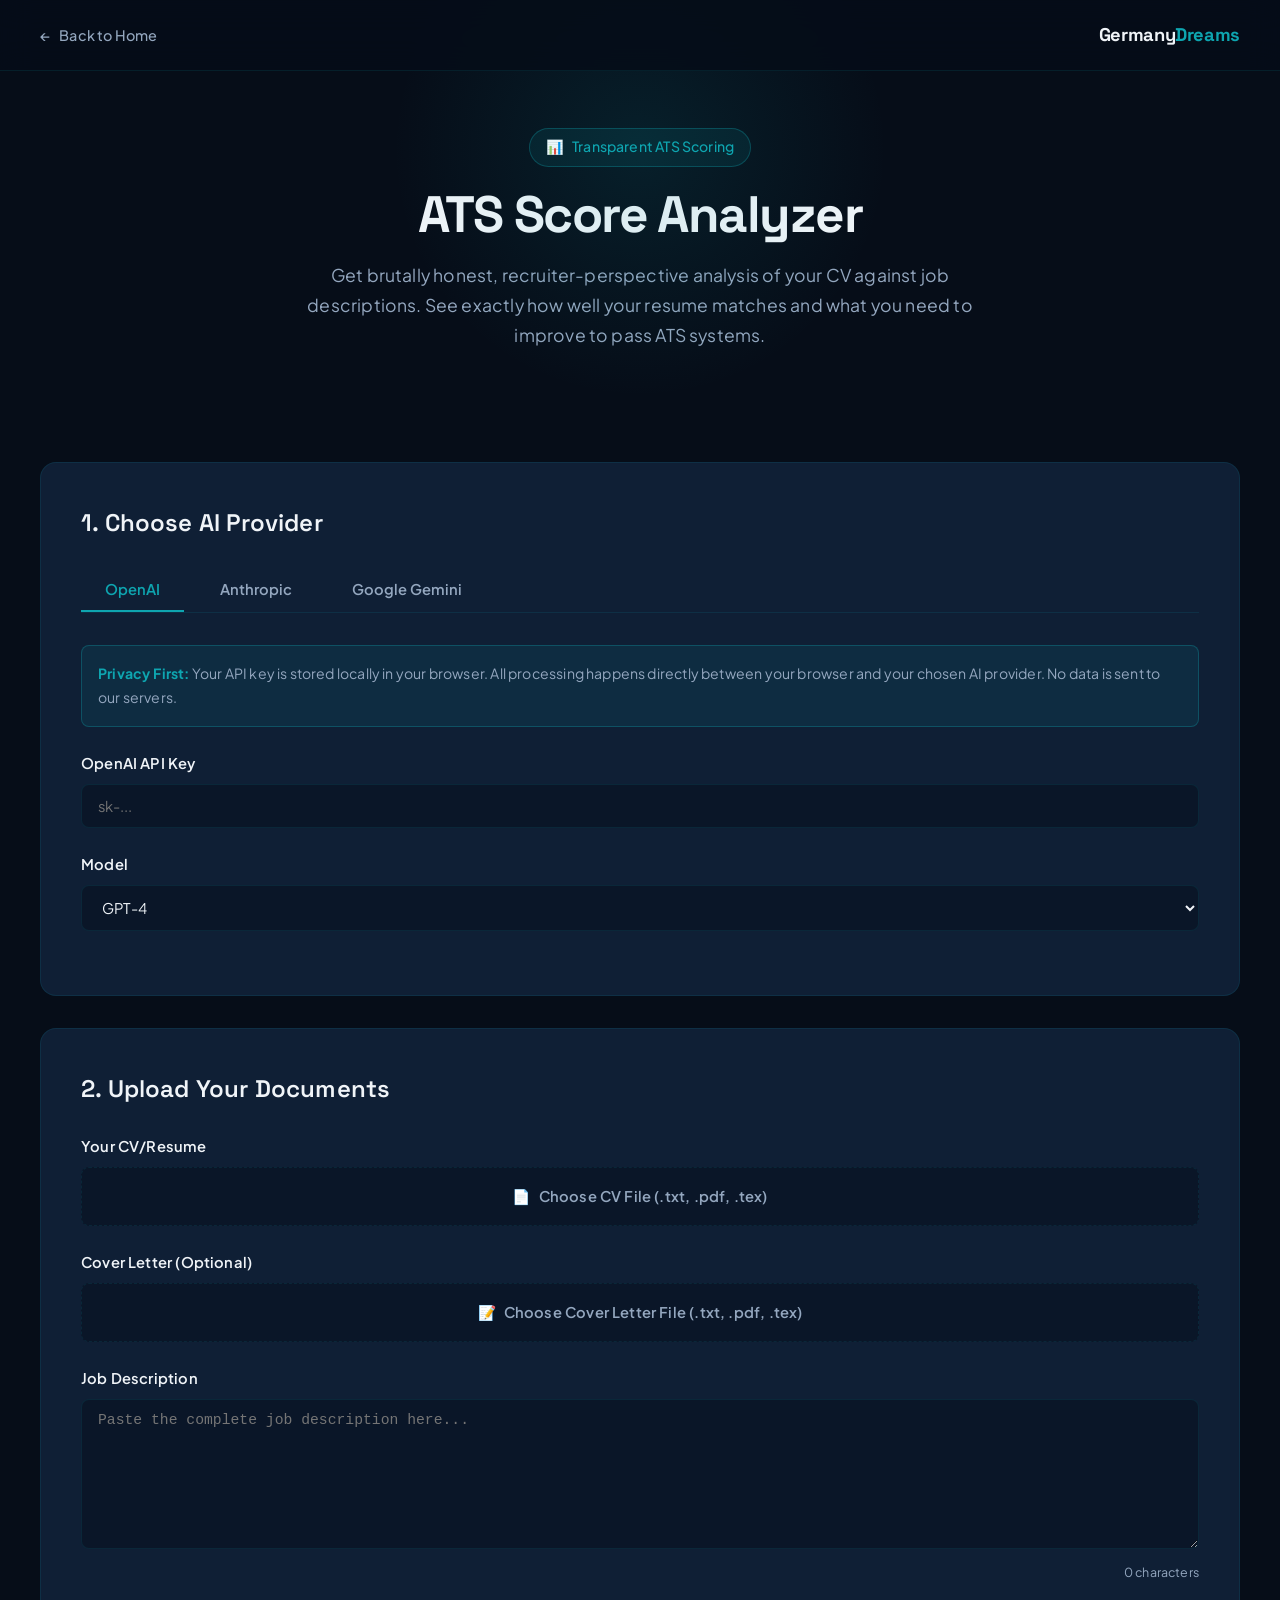
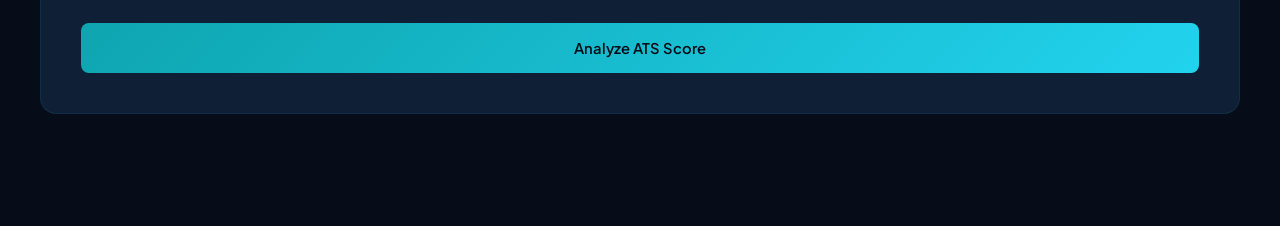
==== atsanalyzer.html @ 0b9c1c18 "Updated CV Options" ====
<!DOCTYPE html>
<html lang="en">
<head>
  <meta charset="UTF-8" />
  <meta name="viewport" content="width=device-width, initial-scale=1.0"/>
  <title>ATS Analyzer | GermanyDreams</title>
  <link rel="preconnect" href="https://fonts.googleapis.com">
  <link href="https://fonts.googleapis.com/css2?family=Plus+Jakarta+Sans:ital,wght@0,400;0,500;0,600;0,700;1,400&family=Space+Grotesk:wght@400;500;600;700&display=swap" rel="stylesheet">
  <style>
    :root {
      --bg: #060d18;
      --bg2: #0a1628;
      --card: #0f1f35;
      --card2: #152540;
      --accent: #0ea5b0;
      --accent2: #22d3ee;
      --gold: #f59e0b;
      --text: #f0f4f8;
      --muted: #94a7bf;
      --border: rgba(14,165,176,0.12);
      --success: #22c55e;
      --warn: #f59e0b;
      --danger: #ef4444;
    }

    *, *::before, *::after { box-sizing: border-box; margin: 0; padding: 0; }
    html { scroll-behavior: smooth; }

    body {
      font-family: 'Plus Jakarta Sans', sans-serif;
      background: var(--bg);
      color: var(--text);
      min-height: 100vh;
      overflow-x: hidden;
      font-size: 18px;
      line-height: 1.7;
      letter-spacing: 0.01em;
    }

    /* NAV */
    nav {
      position: fixed;
      top: 0; left: 0; right: 0;
      z-index: 100;
      padding: 1.2rem 2.5rem;
      display: flex;
      justify-content: space-between;
      align-items: center;
      background: rgba(6,13,24,0.88);
      backdrop-filter: blur(16px);
      border-bottom: 1px solid var(--border);
    }
    .nav-logo {
      font-family: 'Space Grotesk', sans-serif;
      font-weight: 700;
      font-size: 1.15rem;
      color: var(--text);
      text-decoration: none;
      letter-spacing: -0.02em;
    }
    .nav-logo span { color: var(--accent); }
    .nav-back {
      display: inline-flex;
      align-items: center;
      gap: 0.5rem;
      color: var(--muted);
      text-decoration: none;
      font-size: 0.9rem;
      font-weight: 500;
      transition: color 0.2s;
    }
    .nav-back:hover { color: var(--text); }

    /* HERO BANNER */
    .page-hero {
      padding: 8rem 2.5rem 3rem;
      text-align: center;
      position: relative;
      overflow: hidden;
    }
    .page-hero::before {
      content: '';
      position: absolute;
      width: 500px; height: 500px;
      background: radial-gradient(circle, rgba(14,165,176,0.12) 0%, transparent 70%);
      top: -100px; left: 50%; transform: translateX(-50%);
      border-radius: 50%;
      pointer-events: none;
    }
    .page-badge {
      display: inline-flex;
      align-items: center;
      gap: 0.5rem;
      background: rgba(14,165,176,0.1);
      border: 1px solid rgba(14,165,176,0.3);
      padding: 0.4rem 1rem;
      border-radius: 999px;
      font-size: 0.88rem;
      color: var(--accent);
      font-weight: 500;
      margin-bottom: 1.2rem;
    }
    .page-hero h1 {
      font-family: 'Space Grotesk', sans-serif;
      font-size: clamp(2.2rem, 4vw, 3.2rem);
      font-weight: 700;
      line-height: 1.15;
      letter-spacing: -0.03em;
      margin-bottom: 1rem;
    }
    .page-hero p {
      color: var(--muted);
      font-size: 1.1rem;
      max-width: 720px;
      margin: 0 auto 2rem;
      line-height: 1.7;
    }

    /* MAIN CONTENT */
    main {
      padding: 2rem 2.5rem 5rem;
      max-width: 1400px;
      margin: 0 auto;
    }

    .tool-container {
      background: var(--card);
      border: 1px solid var(--border);
      border-radius: 16px;
      padding: 2.5rem;
      margin-bottom: 2rem;
    }

    .section-title {
      font-family: 'Space Grotesk', sans-serif;
      font-size: 1.5rem;
      font-weight: 600;
      margin-bottom: 1.5rem;
      color: var(--text);
    }

    /* TABS */
    .provider-tabs {
      display: flex;
      gap: 0.75rem;
      margin-bottom: 2rem;
      border-bottom: 1px solid var(--border);
      padding-bottom: 0;
    }

    .tab-btn {
      background: transparent;
      border: none;
      color: var(--muted);
      font-family: 'Plus Jakarta Sans', sans-serif;
      font-size: 0.92rem;
      font-weight: 600;
      padding: 0.75rem 1.5rem;
      cursor: pointer;
      position: relative;
      transition: color 0.2s;
      border-bottom: 2px solid transparent;
    }

    .tab-btn.active {
      color: var(--accent);
      border-bottom-color: var(--accent);
    }

    .tab-btn:hover {
      color: var(--text);
    }

    /* FORM ELEMENTS */
    .form-group {
      margin-bottom: 1.5rem;
    }

    label {
      display: block;
      font-weight: 600;
      font-size: 0.92rem;
      margin-bottom: 0.5rem;
      color: var(--text);
    }

    input[type="text"],
    input[type="password"],
    select,
    textarea {
      width: 100%;
      background: var(--bg2);
      border: 1px solid var(--border);
      border-radius: 8px;
      padding: 0.75rem 1rem;
      color: var(--text);
      font-family: 'Plus Jakarta Sans', sans-serif;
      font-size: 0.92rem;
      transition: border-color 0.2s;
    }

    input:focus,
    select:focus,
    textarea:focus {
      outline: none;
      border-color: var(--accent);
    }

    textarea {
      min-height: 150px;
      resize: vertical;
      font-family: monospace;
    }

    .char-count {
      font-size: 0.78rem;
      color: var(--muted);
      margin-top: 0.25rem;
      text-align: right;
    }

    .file-upload {
      position: relative;
      display: block;
    }

    .file-upload-btn {
      display: inline-flex;
      align-items: center;
      gap: 0.5rem;
      background: var(--bg2);
      border: 1px dashed var(--border);
      border-radius: 8px;
      padding: 1rem 1.5rem;
      color: var(--muted);
      cursor: pointer;
      transition: all 0.2s;
      font-size: 0.92rem;
      width: 100%;
      justify-content: center;
    }

    .file-upload-btn:hover {
      border-color: var(--accent);
      color: var(--accent);
    }

    .file-upload-btn.loaded {
      border-color: var(--success);
      border-style: solid;
      color: var(--success);
      background: rgba(34, 197, 94, 0.1);
    }

    input[type="file"] {
      display: none;
    }

    .file-name {
      display: block;
      margin-top: 0.5rem;
      font-size: 0.88rem;
      color: var(--muted);
    }

    .clear-file {
      background: none;
      border: none;
      color: var(--muted);
      cursor: pointer;
      font-size: 0.78rem;
      padding: 0.25rem 0.5rem;
      margin-left: 0.5rem;
      transition: color 0.2s;
    }

    .clear-file:hover {
      color: var(--danger);
    }

    /* BUTTON */
    .btn-primary {
      background: linear-gradient(135deg, var(--accent), var(--accent2));
      color: var(--bg);
      border: none;
      padding: 1rem 2rem;
      border-radius: 8px;
      font-family: 'Plus Jakarta Sans', sans-serif;
      font-size: 0.92rem;
      font-weight: 600;
      cursor: pointer;
      transition: transform 0.2s, box-shadow 0.2s;
      width: 100%;
      margin-top: 1rem;
    }

    .btn-primary:hover {
      transform: translateY(-2px);
      box-shadow: 0 8px 20px rgba(14, 165, 176, 0.3);
    }

    .btn-primary:disabled {
      opacity: 0.5;
      cursor: not-allowed;
      transform: none;
    }

    /* INFO BOX */
    .info-box {
      background: rgba(14, 165, 176, 0.1);
      border: 1px solid rgba(14, 165, 176, 0.3);
      border-radius: 8px;
      padding: 1rem;
      margin-bottom: 1.5rem;
      font-size: 0.88rem;
      color: var(--muted);
    }

    .info-box strong {
      color: var(--accent);
    }

    /* LOADING */
    .loading {
      display: none;
      text-align: center;
      padding: 2rem;
    }

    .loading.active {
      display: block;
    }

    .spinner {
      border: 3px solid var(--border);
      border-top-color: var(--accent);
      border-radius: 50%;
      width: 40px;
      height: 40px;
      animation: spin 1s linear infinite;
      margin: 0 auto 1rem;
    }

    @keyframes spin {
      to { transform: rotate(360deg); }
    }

    .loading-text {
      color: var(--muted);
      font-size: 0.92rem;
    }

    /* RESULTS */
    .results {
      display: none;
      margin-top: 2rem;
    }

    .results.active {
      display: block;
    }

    /* SCORE DISPLAY */
    .score-overview {
      display: grid;
      grid-template-columns: repeat(auto-fit, minmax(250px, 1fr));
      gap: 1.5rem;
      margin-bottom: 2rem;
    }

    .score-card {
      background: var(--bg2);
      border: 1px solid var(--border);
      border-radius: 12px;
      padding: 1.5rem;
      text-align: center;
    }

    .score-value {
      font-family: 'Space Grotesk', sans-serif;
      font-size: 3rem;
      font-weight: 700;
      margin-bottom: 0.5rem;
    }

    .score-value.high {
      color: var(--success);
    }

    .score-value.medium {
      color: var(--warn);
    }

    .score-value.low {
      color: var(--danger);
    }

    .score-label {
      font-size: 0.92rem;
      color: var(--muted);
      font-weight: 500;
    }

    .progress-bar {
      height: 8px;
      background: var(--card);
      border-radius: 999px;
      overflow: hidden;
      margin-top: 0.5rem;
    }

    .progress-fill {
      height: 100%;
      background: linear-gradient(90deg, var(--accent), var(--accent2));
      border-radius: 999px;
      transition: width 1s ease;
    }

    /* SCORE BREAKDOWN */
    .score-breakdown {
      display: grid;
      grid-template-columns: repeat(auto-fit, minmax(200px, 1fr));
      gap: 1rem;
      margin-bottom: 2rem;
    }

    .breakdown-item {
      background: var(--bg2);
      border: 1px solid var(--border);
      border-radius: 8px;
      padding: 1rem;
    }

    .breakdown-header {
      display: flex;
      justify-content: space-between;
      align-items: center;
      margin-bottom: 0.5rem;
    }

    .breakdown-title {
      font-size: 0.88rem;
      font-weight: 600;
      color: var(--text);
    }

    .breakdown-score {
      font-size: 0.88rem;
      font-weight: 700;
    }

    /* KEYWORDS */
    .keywords-section {
      margin-bottom: 2rem;
    }

    .keywords-grid {
      display: flex;
      flex-wrap: wrap;
      gap: 0.5rem;
      margin-top: 0.75rem;
    }

    .keyword-tag {
      padding: 0.35rem 0.75rem;
      border-radius: 6px;
      font-size: 0.78rem;
      font-weight: 500;
    }

    .keyword-matched {
      background: rgba(34, 197, 94, 0.2);
      color: var(--success);
      border: 1px solid var(--success);
    }

    .keyword-missing {
      background: rgba(239, 68, 68, 0.2);
      color: var(--danger);
      border: 1px solid var(--danger);
    }

    /* REVIEW */
    .review-section {
      background: var(--bg2);
      border: 1px solid var(--border);
      border-radius: 12px;
      padding: 1.5rem;
      margin-bottom: 2rem;
    }

    .review-section h3 {
      font-family: 'Space Grotesk', sans-serif;
      font-size: 1.2rem;
      font-weight: 600;
      margin-bottom: 1rem;
      color: var(--text);
    }

    .review-content {
      color: var(--muted);
      line-height: 1.8;
    }

    .review-content h4 {
      color: var(--text);
      font-size: 1rem;
      font-weight: 600;
      margin-top: 1.5rem;
      margin-bottom: 0.5rem;
    }

    .review-content ul {
      margin-left: 1.5rem;
      margin-top: 0.5rem;
    }

    .review-content li {
      margin-bottom: 0.5rem;
    }

    .review-content strong {
      color: var(--text);
    }

    /* TIPS */
    .tips-grid {
      display: grid;
      grid-template-columns: repeat(auto-fit, minmax(300px, 1fr));
      gap: 1rem;
      margin-top: 1rem;
    }

    .tip-card {
      background: var(--bg2);
      border: 1px solid var(--border);
      border-radius: 8px;
      padding: 1.25rem;
    }

    .tip-header {
      display: flex;
      justify-content: space-between;
      align-items: start;
      margin-bottom: 0.75rem;
    }

    .tip-priority {
      padding: 0.25rem 0.6rem;
      border-radius: 4px;
      font-size: 0.7rem;
      font-weight: 600;
      text-transform: uppercase;
    }

    .priority-high {
      background: rgba(239, 68, 68, 0.2);
      color: var(--danger);
    }

    .priority-medium {
      background: rgba(245, 158, 11, 0.2);
      color: var(--warn);
    }

    .priority-low {
      background: rgba(34, 197, 94, 0.2);
      color: var(--success);
    }

    .tip-text {
      font-size: 0.88rem;
      color: var(--muted);
      line-height: 1.6;
    }

    /* RESPONSIVE */
    @media (max-width: 768px) {
      nav {
        padding: 1rem 1.5rem;
      }
      .page-hero {
        padding: 6rem 1.5rem 2rem;
      }
      main {
        padding: 1.5rem 1.5rem 3rem;
      }
      .tool-container {
        padding: 1.5rem;
      }
      .score-overview,
      .score-breakdown {
        grid-template-columns: 1fr;
      }
    }
  </style>
</head>

<body>
  <!-- NAV -->
  <nav>
    <a href="index.html" class="nav-back">
      <span>&#8592;</span> Back to Home
    </a>
    <a href="index.html" class="nav-logo">Germany<span>Dreams</span></a>
  </nav>

  <!-- HERO -->
  <div class="page-hero">
    <div class="page-badge">
      <span>📊</span> Transparent ATS Scoring
    </div>
    <h1>ATS Score Analyzer</h1>
    <p>Get brutally honest, recruiter-perspective analysis of your CV against job descriptions. See exactly how well your resume matches and what you need to improve to pass ATS systems.</p>
  </div>

  <!-- MAIN CONTENT -->
  <main>
    <!-- PROVIDER SELECTION -->
    <div class="tool-container">
      <h2 class="section-title">1. Choose AI Provider</h2>

      <div class="provider-tabs">
        <button class="tab-btn active" data-provider="openai">OpenAI</button>
        <button class="tab-btn" data-provider="anthropic">Anthropic</button>
        <button class="tab-btn" data-provider="gemini">Google Gemini</button>
      </div>

      <div class="info-box">
        <strong>Privacy First:</strong> Your API key is stored locally in your browser. All processing happens directly between your browser and your chosen AI provider. No data is sent to our servers.
      </div>

      <!-- OpenAI Form -->
      <div class="provider-form" data-provider-form="openai">
        <div class="form-group">
          <label for="openai-key">OpenAI API Key</label>
          <input type="password" id="openai-key" placeholder="sk-...">
        </div>
        <div class="form-group">
          <label for="openai-model">Model</label>
          <select id="openai-model">
            <option value="gpt-4">GPT-4</option>
            <option value="gpt-4-turbo">GPT-4 Turbo</option>
            <option value="gpt-3.5-turbo">GPT-3.5 Turbo</option>
          </select>
        </div>
      </div>

      <!-- Anthropic Form -->
      <div class="provider-form" data-provider-form="anthropic" style="display: none;">
        <div class="form-group">
          <label for="anthropic-key">Anthropic API Key</label>
          <input type="password" id="anthropic-key" placeholder="sk-ant-...">
        </div>
        <div class="form-group">
          <label for="anthropic-model">Model</label>
          <select id="anthropic-model">
            <option value="claude-opus-4-6">Claude Opus 4.6</option>
            <option value="claude-sonnet-4-6">Claude Sonnet 4.6</option>
            <option value="claude-haiku-4-5-20251001">Claude Haiku 4.5</option>
          </select>
        </div>
      </div>

      <!-- Gemini Form -->
      <div class="provider-form" data-provider-form="gemini" style="display: none;">
        <div class="form-group">
          <label for="gemini-key">Google Gemini API Key</label>
          <input type="password" id="gemini-key" placeholder="AIza...">
        </div>
        <div class="form-group">
          <label for="gemini-model">Model</label>
          <select id="gemini-model">
            <option value="gemini-pro">Gemini Pro</option>
            <option value="gemini-1.5-pro">Gemini 1.5 Pro</option>
          </select>
        </div>
      </div>
    </div>

    <!-- INPUT CONTENT -->
    <div class="tool-container">
      <h2 class="section-title">2. Upload Your Documents</h2>

      <div class="form-group">
        <label>Your CV/Resume</label>
        <label class="file-upload">
          <div class="file-upload-btn" id="cv-upload-btn">
            <span>📄</span> Choose CV File (.txt, .pdf, .tex)
          </div>
          <input type="file" id="cv-file" accept=".txt,.pdf,.tex">
          <span class="file-name" id="cv-file-name"></span>
        </label>
      </div>

      <div class="form-group">
        <label>Cover Letter (Optional)</label>
        <label class="file-upload">
          <div class="file-upload-btn" id="cl-upload-btn">
            <span>📝</span> Choose Cover Letter File (.txt, .pdf, .tex)
          </div>
          <input type="file" id="cl-file" accept=".txt,.pdf,.tex">
          <span class="file-name" id="cl-file-name"></span>
        </label>
      </div>

      <div class="form-group">
        <label for="job-description">Job Description</label>
        <textarea id="job-description" placeholder="Paste the complete job description here..."></textarea>
        <div class="char-count" id="char-count">0 characters</div>
      </div>

      <button class="btn-primary" id="analyze-btn">
        Analyze ATS Score
      </button>
    </div>

    <!-- LOADING STATE -->
    <div class="loading" id="loading">
      <div class="spinner"></div>
      <p class="loading-text">AI is analyzing your CV from a recruiter's perspective...</p>
    </div>

    <!-- RESULTS -->
    <div class="results" id="results">
      <!-- SCORE OVERVIEW -->
      <div class="tool-container">
        <h2 class="section-title">ATS Score Results</h2>

        <div class="score-overview">
          <div class="score-card">
            <div class="score-value" id="overall-score">--</div>
            <div class="score-label">Overall ATS Score</div>
            <div class="progress-bar">
              <div class="progress-fill" id="overall-progress" style="width: 0%"></div>
            </div>
          </div>
        </div>

        <!-- SCORE BREAKDOWN -->
        <h3 class="section-title" style="font-size: 1.2rem; margin-top: 2rem;">Score Breakdown (100 Points)</h3>
        <div class="score-breakdown" id="score-breakdown">
          <!-- Will be populated by JS -->
        </div>

        <!-- MATCHED & MISSING KEYWORDS -->
        <div class="keywords-section">
          <h3 class="section-title" style="font-size: 1.2rem;">Matched Keywords</h3>
          <div class="keywords-grid" id="matched-keywords">
            <!-- Will be populated by JS -->
          </div>
        </div>

        <div class="keywords-section">
          <h3 class="section-title" style="font-size: 1.2rem;">Missing Keywords</h3>
          <div class="keywords-grid" id="missing-keywords">
            <!-- Will be populated by JS -->
          </div>
        </div>
      </div>

      <!-- RECRUITER REVIEW -->
      <div class="tool-container">
        <div class="review-section">
          <h3>Recruiter's Honest Review</h3>
          <div class="review-content" id="recruiter-review">
            <!-- Will be populated by JS -->
          </div>
        </div>
      </div>

      <!-- IMPROVEMENT TIPS -->
      <div class="tool-container">
        <h2 class="section-title">Actionable Improvement Tips</h2>
        <div class="tips-grid" id="tips-grid">
          <!-- Will be populated by JS -->
        </div>
      </div>
    </div>
  </main>

  <script>
    // Tab Switching
    const tabBtns = document.querySelectorAll('.tab-btn');
    const providerForms = document.querySelectorAll('.provider-form');

    tabBtns.forEach(btn => {
      btn.addEventListener('click', () => {
        const provider = btn.dataset.provider;

        // Update active tab
        tabBtns.forEach(b => b.classList.remove('active'));
        btn.classList.add('active');

        // Show corresponding form
        providerForms.forEach(form => {
          form.style.display = form.dataset.providerForm === provider ? 'block' : 'none';
        });
      });
    });

    // File Upload Handling
    const cvFile = document.getElementById('cv-file');
    const clFile = document.getElementById('cl-file');
    const cvUploadBtn = document.getElementById('cv-upload-btn');
    const clUploadBtn = document.getElementById('cl-upload-btn');
    const cvFileName = document.getElementById('cv-file-name');
    const clFileName = document.getElementById('cl-file-name');

    cvFile.addEventListener('change', (e) => {
      if (e.target.files.length > 0) {
        cvFileName.innerHTML = e.target.files[0].name + ' <button class="clear-file" onclick="clearCV()">Clear</button>';
        cvUploadBtn.classList.add('loaded');
        cvUploadBtn.innerHTML = '<span>✓</span> CV Loaded';
      }
    });

    clFile.addEventListener('change', (e) => {
      if (e.target.files.length > 0) {
        clFileName.innerHTML = e.target.files[0].name + ' <button class="clear-file" onclick="clearCL()">Clear</button>';
        clUploadBtn.classList.add('loaded');
        clUploadBtn.innerHTML = '<span>✓</span> Cover Letter Loaded';
      }
    });

    function clearCV() {
      cvFile.value = '';
      cvFileName.innerHTML = '';
      cvUploadBtn.classList.remove('loaded');
      cvUploadBtn.innerHTML = '<span>📄</span> Choose CV File (.txt, .pdf, .tex)';
    }

    function clearCL() {
      clFile.value = '';
      clFileName.innerHTML = '';
      clUploadBtn.classList.remove('loaded');
      clUploadBtn.innerHTML = '<span>📝</span> Choose Cover Letter File (.txt, .pdf, .tex)';
    }

    // Character count
    const jobDescInput = document.getElementById('job-description');
    const charCount = document.getElementById('char-count');

    jobDescInput.addEventListener('input', () => {
      const count = jobDescInput.value.length;
      charCount.textContent = `${count} characters`;
    });

    // Analyze Button
    const analyzeBtn = document.getElementById('analyze-btn');
    const loading = document.getElementById('loading');
    const results = document.getElementById('results');

    analyzeBtn.addEventListener('click', async () => {
      // Validation
      const activeProvider = document.querySelector('.tab-btn.active').dataset.provider;
      const apiKey = document.getElementById(`${activeProvider}-key`).value;
      const model = document.getElementById(`${activeProvider}-model`).value;
      const jobDescription = document.getElementById('job-description').value;

      if (!apiKey) {
        alert('Please enter your API key');
        return;
      }

      if (!cvFile.files.length) {
        alert('Please upload your CV');
        return;
      }

      if (!jobDescription.trim()) {
        alert('Please paste the job description');
        return;
      }

      // Save API key to localStorage
      localStorage.setItem(`${activeProvider}_api_key`, apiKey);

      // Show loading
      loading.classList.add('active');
      results.classList.remove('active');
      analyzeBtn.disabled = true;

      try {
        // Read CV file
        const cvText = await readFile(cvFile.files[0]);
        let clText = '';
        if (clFile.files.length > 0) {
          clText = await readFile(clFile.files[0]);
        }

        // Call AI API
        const result = await analyzeATS(activeProvider, apiKey, model, cvText, clText, jobDescription);

        // Display results
        displayResults(result);

        // Show results
        loading.classList.remove('active');
        results.classList.add('active');

        // Scroll to results
        results.scrollIntoView({ behavior: 'smooth' });

      } catch (error) {
        alert('Error: ' + error.message);
        console.error(error);
      } finally {
        analyzeBtn.disabled = false;
        loading.classList.remove('active');
      }
    });

    // Read file as text
    function readFile(file) {
      return new Promise((resolve, reject) => {
        const reader = new FileReader();
        reader.onload = (e) => resolve(e.target.result);
        reader.onerror = (e) => reject(e);

        if (file.type === 'application/pdf') {
          // For PDF, just read as text (in production, you'd use pdf.js)
          reader.readAsText(file);
        } else {
          reader.readAsText(file);
        }
      });
    }

    // Analyze ATS using AI
    async function analyzeATS(provider, apiKey, model, cvText, clText, jobDescription) {
      const systemPrompt = `You are a senior technical recruiter and hiring manager with 15+ years of experience placing talent in competitive roles. Your task is to analyze a CV against a job description from a brutally honest, recruiter perspective.

Provide your analysis in the following structured format:

===JD_PROFILE===
Extract and list:
- Hard requirements (must-have qualifications)
- Key skills (as atomic 1-2 word keywords)
- Nice-to-have skills
- Evidence priorities (what proves competence)

===RECRUITER_REVIEW===
Provide honest feedback in markdown format with these sections:
## First Impression (6-second scan)
[Quick gut reaction]

## Why Shortlist
[Specific strengths with CV references]

## Why Reject
[Honest concerns and gaps]

## Verdict
Shortlist / Maybe / Pass

===IMPROVEMENT_TIPS===
List 5-10 actionable, prioritized tips in this format:
[PRIORITY: High/Medium/Low] [CATEGORY] Specific improvement

Example:
[PRIORITY: High] [Keywords] Add "Python" and "Machine Learning" to skills section
[PRIORITY: Medium] [Evidence] Quantify project impacts with metrics

===KEYWORDS===
Matched: [comma-separated list]
Missing: [comma-separated list]

Be brutally honest but constructive. Focus on what actually matters to recruiters.`;

      const userPrompt = `CV:
${cvText}

${clText ? `Cover Letter:\n${clText}\n\n` : ''}Job Description:
${jobDescription}`;

      let response;

      if (provider === 'openai') {
        response = await fetch('https://api.openai.com/v1/chat/completions', {
          method: 'POST',
          headers: {
            'Content-Type': 'application/json',
            'Authorization': `Bearer ${apiKey}`
          },
          body: JSON.stringify({
            model: model,
            messages: [
              { role: 'system', content: systemPrompt },
              { role: 'user', content: userPrompt }
            ],
            temperature: 0.3
          })
        });

        const data = await response.json();
        if (!response.ok) throw new Error(data.error?.message || 'API request failed');
        return parseATSResponse(data.choices[0].message.content, cvText, jobDescription);

      } else if (provider === 'anthropic') {
        response = await fetch('https://api.anthropic.com/v1/messages', {
          method: 'POST',
          headers: {
            'Content-Type': 'application/json',
            'x-api-key': apiKey,
            'anthropic-version': '2023-06-01'
          },
          body: JSON.stringify({
            model: model,
            max_tokens: 4000,
            system: systemPrompt,
            messages: [
              { role: 'user', content: userPrompt }
            ],
            temperature: 0.3
          })
        });

        const data = await response.json();
        if (!response.ok) throw new Error(data.error?.message || 'API request failed');
        return parseATSResponse(data.content[0].text, cvText, jobDescription);

      } else if (provider === 'gemini') {
        response = await fetch(`https://generativelanguage.googleapis.com/v1beta/models/${model}:generateContent?key=${apiKey}`, {
          method: 'POST',
          headers: {
            'Content-Type': 'application/json'
          },
          body: JSON.stringify({
            contents: [{
              parts: [{
                text: systemPrompt + '\n\n' + userPrompt
              }]
            }],
            generationConfig: {
              temperature: 0.3
            }
          })
        });

        const data = await response.json();
        if (!response.ok) throw new Error(data.error?.message || 'API request failed');
        return parseATSResponse(data.candidates[0].content.parts[0].text, cvText, jobDescription);
      }
    }

    // Parse AI response and calculate scores
    function parseATSResponse(text, cvText, jdText) {
      const reviewMatch = text.match(/===RECRUITER_REVIEW===\s*([\s\S]*?)(?====|$)/);
      const tipsMatch = text.match(/===IMPROVEMENT_TIPS===\s*([\s\S]*?)(?====|$)/);
      const keywordsMatch = text.match(/===KEYWORDS===\s*([\s\S]*?)(?====|$)/);

      // Extract keywords
      let matchedKeywords = [];
      let missingKeywords = [];

      if (keywordsMatch) {
        const keywordText = keywordsMatch[1];
        const matchedMatch = keywordText.match(/Matched:\s*(.+)/);
        const missingMatch = keywordText.match(/Missing:\s*(.+)/);

        if (matchedMatch) {
          matchedKeywords = matchedMatch[1].split(',').map(k => k.trim()).filter(k => k);
        }
        if (missingMatch) {
          missingKeywords = missingMatch[1].split(',').map(k => k.trim()).filter(k => k);
        }
      }

      // Calculate scores (simplified scoring algorithm)
      const scores = calculateScores(cvText, jdText, matchedKeywords, missingKeywords);

      // Parse tips
      const tips = [];
      if (tipsMatch) {
        const tipLines = tipsMatch[1].split('\n').filter(l => l.trim().startsWith('[PRIORITY:'));
        tipLines.forEach(line => {
          const priorityMatch = line.match(/\[PRIORITY:\s*(High|Medium|Low)\]/i);
          const categoryMatch = line.match(/\[([^\]]+)\]/g);
          const text = line.replace(/\[PRIORITY:[^\]]+\]/i, '').replace(/\[[^\]]+\]/, '').trim();

          if (priorityMatch && text) {
            tips.push({
              priority: priorityMatch[1].toLowerCase(),
              category: categoryMatch && categoryMatch[1] ? categoryMatch[1].replace(/[\[\]]/g, '') : 'General',
              text: text
            });
          }
        });
      }

      return {
        review: reviewMatch ? reviewMatch[1].trim() : 'No review available',
        tips: tips,
        matchedKeywords: matchedKeywords,
        missingKeywords: missingKeywords,
        scores: scores
      };
    }

    // Calculate ATS scores
    function calculateScores(cvText, jdText, matched, missing) {
      // Simplified scoring algorithm
      const cvLower = cvText.toLowerCase();
      const jdLower = jdText.toLowerCase();

      // Hard Requirements (30 points)
      const hardReqScore = Math.min(30, matched.length * 3);

      // Skills Coverage (25 points)
      const totalKeywords = matched.length + missing.length;
      const skillsScore = totalKeywords > 0 ? Math.round((matched.length / totalKeywords) * 25) : 0;

      // Evidence Strength (20 points) - check for metrics, action verbs
      const hasMetrics = /\d+%|\d+x|increased|decreased|improved|reduced/i.test(cvText);
      const hasActionVerbs = /(developed|created|led|managed|implemented|designed)/i.test(cvText);
      const evidenceScore = (hasMetrics ? 10 : 0) + (hasActionVerbs ? 10 : 0);

      // Role Alignment (15 points)
      const roleScore = matched.length > 5 ? 15 : matched.length * 3;

      // Format Compatibility (10 points)
      const hasContact = /(email|phone|linkedin)/i.test(cvText);
      const hasSections = /(experience|education|skills)/i.test(cvText);
      const formatScore = (hasContact ? 5 : 0) + (hasSections ? 5 : 0);

      const overall = hardReqScore + skillsScore + evidenceScore + roleScore + formatScore;

      return {
        overall: overall,
        hardRequirements: hardReqScore,
        skillsCoverage: skillsScore,
        evidenceStrength: evidenceScore,
        roleAlignment: roleScore,
        formatCompatibility: formatScore
      };
    }

    // Display results
    function displayResults(result) {
      // Overall score
      const overallScore = document.getElementById('overall-score');
      const overallProgress = document.getElementById('overall-progress');

      overallScore.textContent = result.scores.overall + '%';
      overallProgress.style.width = result.scores.overall + '%';

      // Color code
      if (result.scores.overall >= 75) {
        overallScore.classList.add('high');
        overallScore.classList.remove('medium', 'low');
      } else if (result.scores.overall >= 50) {
        overallScore.classList.add('medium');
        overallScore.classList.remove('high', 'low');
      } else {
        overallScore.classList.add('low');
        overallScore.classList.remove('high', 'medium');
      }

      // Score breakdown
      const breakdownContainer = document.getElementById('score-breakdown');
      breakdownContainer.innerHTML = `
        <div class="breakdown-item">
          <div class="breakdown-header">
            <span class="breakdown-title">Hard Requirements</span>
            <span class="breakdown-score">${result.scores.hardRequirements}/30</span>
          </div>
          <div class="progress-bar">
            <div class="progress-fill" style="width: ${(result.scores.hardRequirements/30)*100}%"></div>
          </div>
        </div>
        <div class="breakdown-item">
          <div class="breakdown-header">
            <span class="breakdown-title">Skills Coverage</span>
            <span class="breakdown-score">${result.scores.skillsCoverage}/25</span>
          </div>
          <div class="progress-bar">
            <div class="progress-fill" style="width: ${(result.scores.skillsCoverage/25)*100}%"></div>
          </div>
        </div>
        <div class="breakdown-item">
          <div class="breakdown-header">
            <span class="breakdown-title">Evidence Strength</span>
            <span class="breakdown-score">${result.scores.evidenceStrength}/20</span>
          </div>
          <div class="progress-bar">
            <div class="progress-fill" style="width: ${(result.scores.evidenceStrength/20)*100}%"></div>
          </div>
        </div>
        <div class="breakdown-item">
          <div class="breakdown-header">
            <span class="breakdown-title">Role Alignment</span>
            <span class="breakdown-score">${result.scores.roleAlignment}/15</span>
          </div>
          <div class="progress-bar">
            <div class="progress-fill" style="width: ${(result.scores.roleAlignment/15)*100}%"></div>
          </div>
        </div>
        <div class="breakdown-item">
          <div class="breakdown-header">
            <span class="breakdown-title">Format Compatibility</span>
            <span class="breakdown-score">${result.scores.formatCompatibility}/10</span>
          </div>
          <div class="progress-bar">
            <div class="progress-fill" style="width: ${(result.scores.formatCompatibility/10)*100}%"></div>
          </div>
        </div>
      `;

      // Keywords
      const matchedContainer = document.getElementById('matched-keywords');
      const missingContainer = document.getElementById('missing-keywords');

      matchedContainer.innerHTML = result.matchedKeywords.length > 0
        ? result.matchedKeywords.map(k => `<span class="keyword-tag keyword-matched">${k}</span>`).join('')
        : '<span class="keyword-tag keyword-matched">No matched keywords extracted</span>';

      missingContainer.innerHTML = result.missingKeywords.length > 0
        ? result.missingKeywords.map(k => `<span class="keyword-tag keyword-missing">${k}</span>`).join('')
        : '<span class="keyword-tag keyword-matched">No critical keywords missing</span>';

      // Recruiter review (render as markdown-style)
      const reviewContainer = document.getElementById('recruiter-review');
      reviewContainer.innerHTML = formatMarkdown(result.review);

      // Tips
      const tipsContainer = document.getElementById('tips-grid');
      tipsContainer.innerHTML = result.tips.map(tip => `
        <div class="tip-card">
          <div class="tip-header">
            <span class="tip-priority priority-${tip.priority}">${tip.priority}</span>
          </div>
          <div class="tip-text">${tip.text}</div>
        </div>
      `).join('');
    }

    // Simple markdown formatter
    function formatMarkdown(text) {
      return text
        .replace(/^## (.+)$/gm, '<h4>$1</h4>')
        .replace(/^\* (.+)$/gm, '<li>$1</li>')
        .replace(/\*\*(.+?)\*\*/g, '<strong>$1</strong>')
        .replace(/\n\n/g, '<br><br>')
        .replace(/(<li>.*<\/li>)/s, '<ul>$1</ul>');
    }

    // Load saved API keys
    window.addEventListener('DOMContentLoaded', () => {
      ['openai', 'anthropic', 'gemini'].forEach(provider => {
        const savedKey = localStorage.getItem(`${provider}_api_key`);
        if (savedKey) {
          document.getElementById(`${provider}-key`).value = savedKey;
        }
      });
    });
  </script>
</body>
</html>
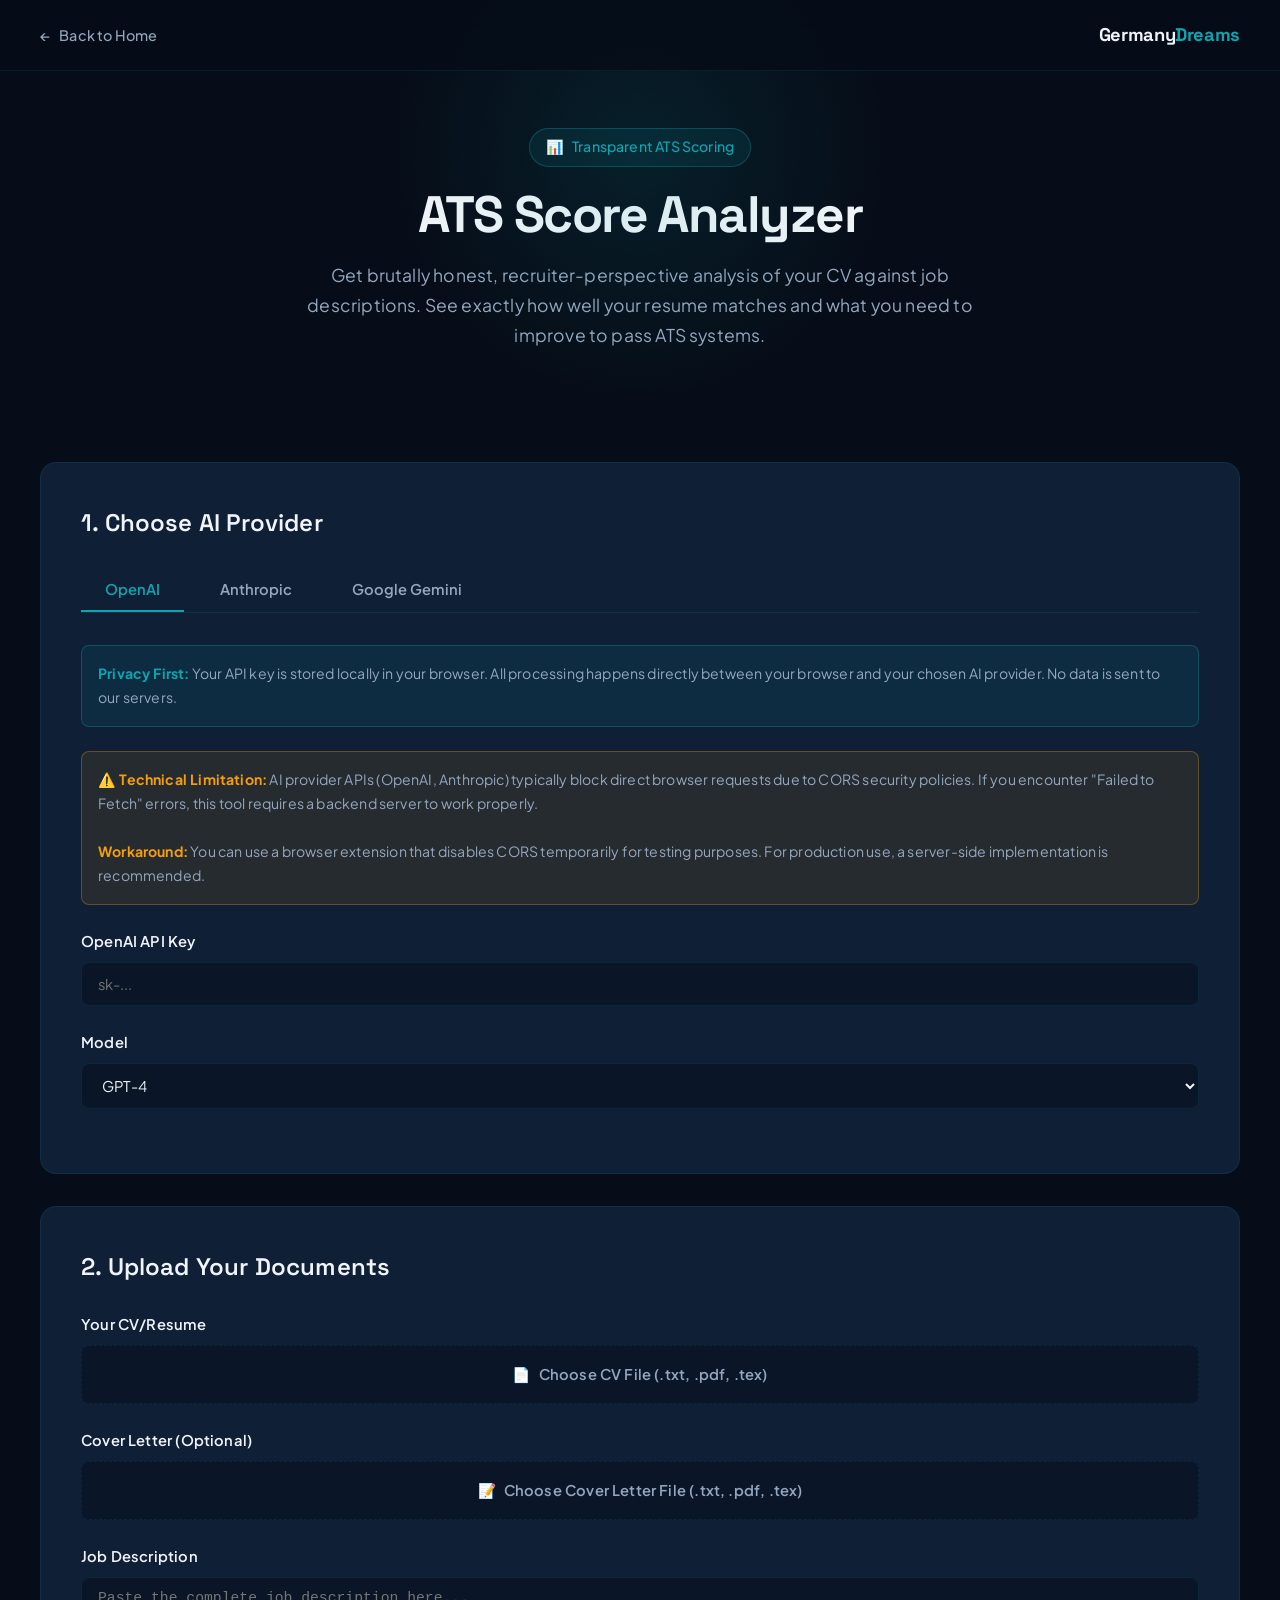
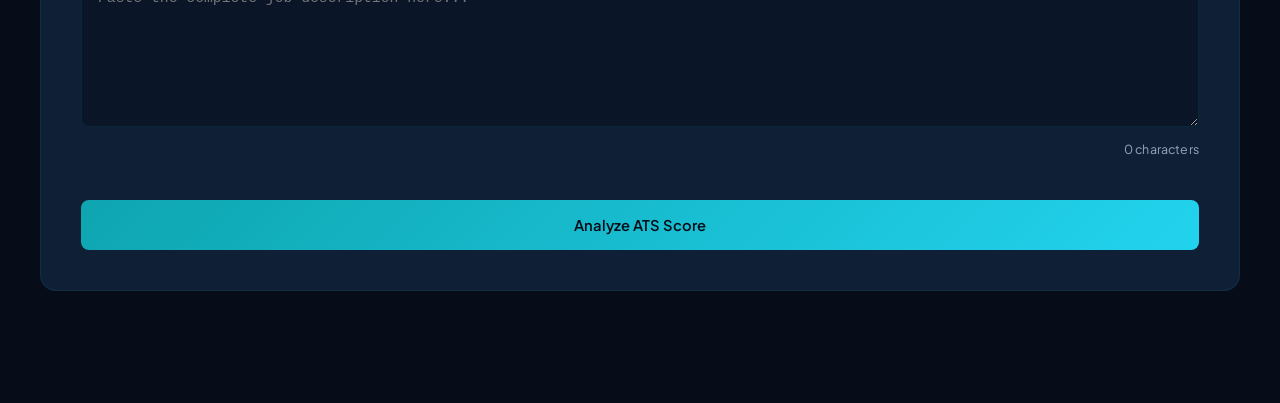
==== commit a3d36b49: "Updated CV Options" ====
--- a/atsanalyzer.html
+++ b/atsanalyzer.html
@@ -630,6 +630,11 @@
         <strong>Privacy First:</strong> Your API key is stored locally in your browser. All processing happens directly between your browser and your chosen AI provider. No data is sent to our servers.
       </div>
 
+      <div class="info-box" style="background: rgba(245, 158, 11, 0.1); border-color: rgba(245, 158, 11, 0.3);">
+        <strong style="color: var(--warn);">⚠️ Technical Limitation:</strong> AI provider APIs (OpenAI, Anthropic) typically block direct browser requests due to CORS security policies. If you encounter "Failed to Fetch" errors, this tool requires a backend server to work properly. <br><br>
+        <strong style="color: var(--warn);">Workaround:</strong> You can use a browser extension that disables CORS temporarily for testing purposes. For production use, a server-side implementation is recommended.
+      </div>
+
       <!-- OpenAI Form -->
       <div class="provider-form" data-provider-form="openai">
         <div class="form-group">
@@ -903,8 +908,20 @@
         results.scrollIntoView({ behavior: 'smooth' });
 
       } catch (error) {
-        alert('Error: ' + error.message);
         console.error(error);
+
+        // Check if it's a CORS or network error
+        if (error.message.includes('fetch') || error.message.includes('NetworkError') || error.message.includes('Failed to fetch')) {
+          alert('❌ CORS Error: Cannot connect to AI provider.\n\n' +
+                'AI provider APIs block direct browser requests for security reasons.\n\n' +
+                'Solutions:\n' +
+                '1. Use a CORS-disabling browser extension (for testing only)\n' +
+                '2. Contact the developer for a server-side version\n' +
+                '3. Use the standalone desktop version (if available)\n\n' +
+                'Technical Details: ' + error.message);
+        } else {
+          alert('Error: ' + error.message + '\n\nPlease check your API key and try again.');
+        }
       } finally {
         analyzeBtn.disabled = false;
         loading.classList.remove('active');
@@ -991,8 +1008,11 @@
             ],
             temperature: 0.3
           })
+        }).catch(err => {
+          throw new Error('Failed to fetch - CORS blocked or network error');
         });
 
+        if (!response) throw new Error('Failed to fetch - CORS blocked or network error');
         const data = await response.json();
         if (!response.ok) throw new Error(data.error?.message || 'API request failed');
         return parseATSResponse(data.choices[0].message.content, cvText, jobDescription);
@@ -1014,8 +1034,11 @@
             ],
             temperature: 0.3
           })
+        }).catch(err => {
+          throw new Error('Failed to fetch - CORS blocked or network error');
         });
 
+        if (!response) throw new Error('Failed to fetch - CORS blocked or network error');
         const data = await response.json();
         if (!response.ok) throw new Error(data.error?.message || 'API request failed');
         return parseATSResponse(data.content[0].text, cvText, jobDescription);
@@ -1036,8 +1059,11 @@
               temperature: 0.3
             }
           })
+        }).catch(err => {
+          throw new Error('Failed to fetch - CORS blocked or network error');
         });
 
+        if (!response) throw new Error('Failed to fetch - CORS blocked or network error');
         const data = await response.json();
         if (!response.ok) throw new Error(data.error?.message || 'API request failed');
         return parseATSResponse(data.candidates[0].content.parts[0].text, cvText, jobDescription);
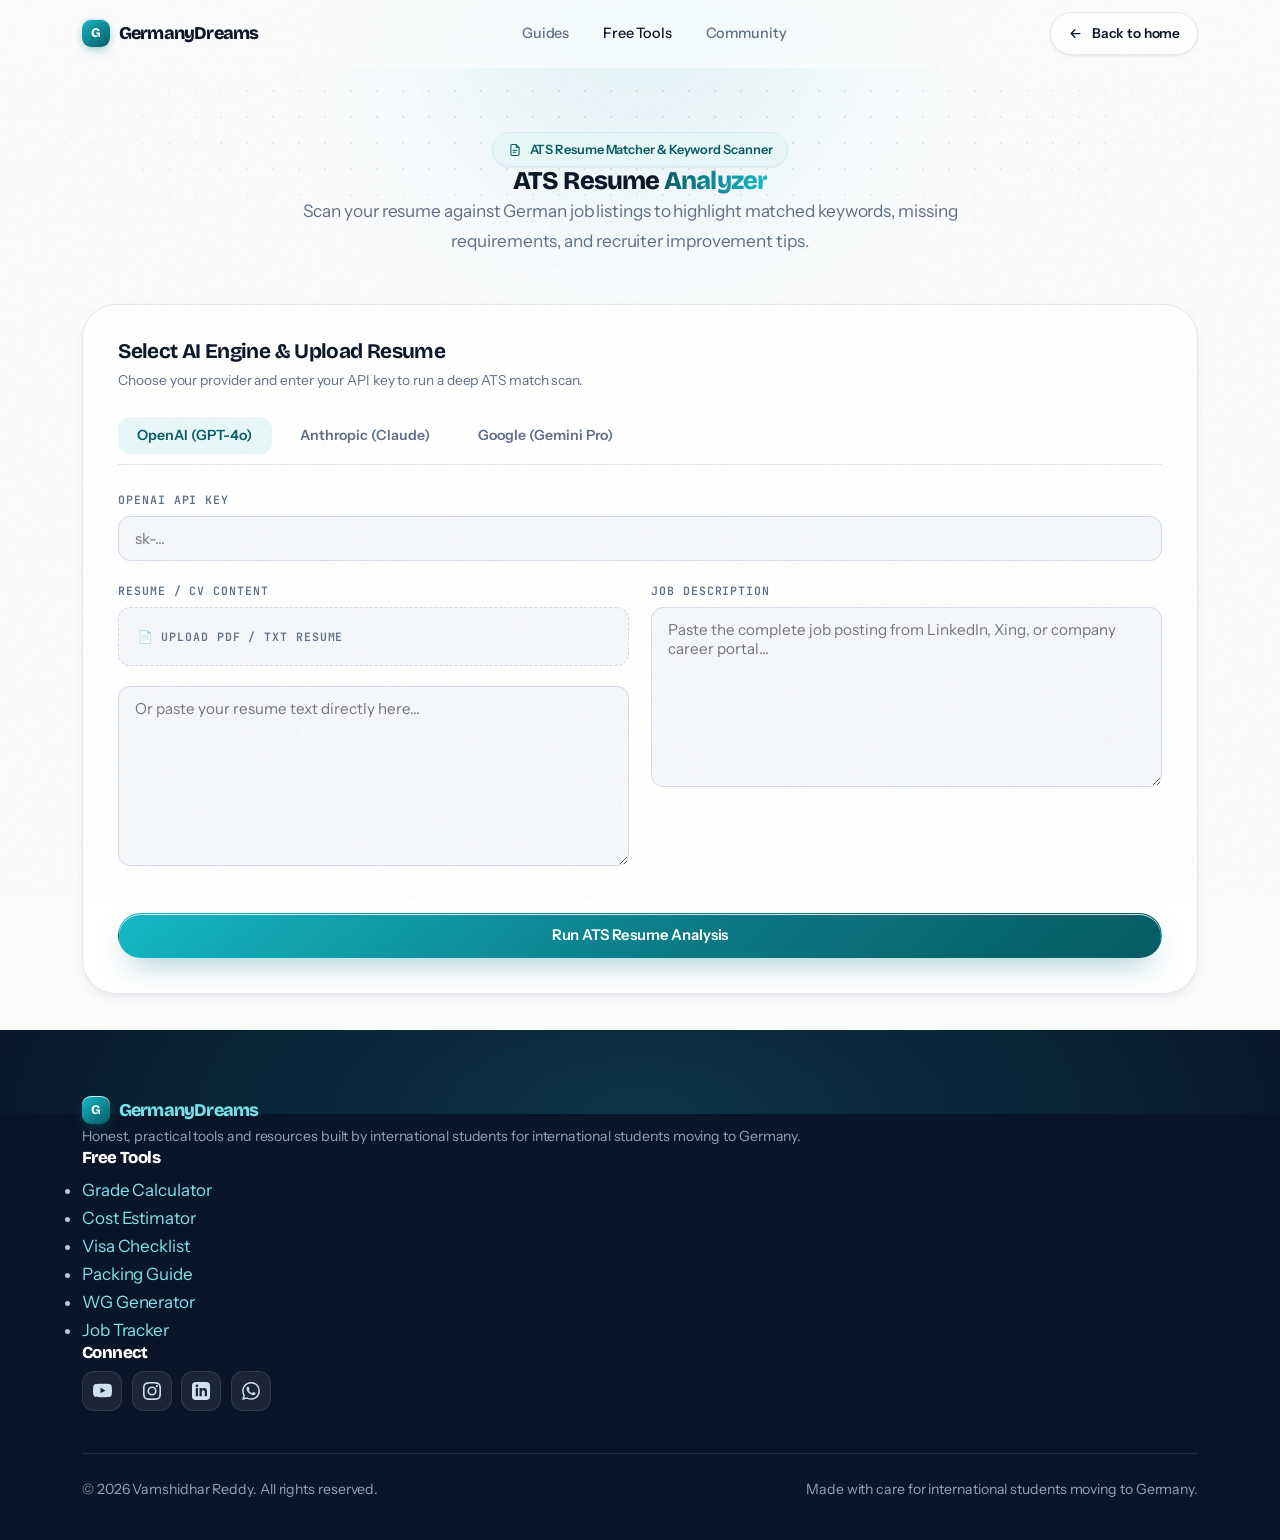
==== commit 7f65bbb9: "Apply Paper & Teal design system across all pages" ====
--- a/atsanalyzer.html
+++ b/atsanalyzer.html
@@ -1,1285 +1,753 @@
 <!DOCTYPE html>
 <html lang="en">
+
 <head>
   <meta charset="UTF-8" />
-  <meta name="viewport" content="width=device-width, initial-scale=1.0"/>
-  <title>ATS Analyzer | GermanyDreams</title>
+  <meta name="viewport" content="width=device-width, initial-scale=1.0" />
+  <title>ATS Resume Checker &amp; Matcher | GermanyDreams</title>
+  <meta name="description"
+    content="Compare your resume against German job descriptions to scan ATS keyword matches, hard requirement scores, and recruiter suggestions." />
+  <meta name="theme-color" content="#fcfcfd" />
+
   <link rel="preconnect" href="https://fonts.googleapis.com">
-  <link href="https://fonts.googleapis.com/css2?family=Plus+Jakarta+Sans:ital,wght@0,400;0,500;0,600;0,700;1,400&family=Space+Grotesk:wght@400;500;600;700&display=swap" rel="stylesheet">
+  <link rel="preconnect" href="https://fonts.gstatic.com" crossorigin>
+  <link
+    href="https://fonts.googleapis.com/css2?family=Bricolage+Grotesque:opsz,wght@12..96,500;12..96,600;12..96,700;12..96,800&family=Instrument+Sans:ital,wght@0,400;0,500;0,600;0,700;1,400&family=JetBrains+Mono:wght@500;600&display=swap"
+    rel="stylesheet">
+  <link rel="stylesheet" href="assets/theme.css">
+
   <style>
-    :root {
-      --bg: #060d18;
-      --bg2: #0a1628;
-      --card: #0f1f35;
-      --card2: #152540;
-      --accent: #0ea5b0;
-      --accent2: #22d3ee;
-      --gold: #f59e0b;
-      --text: #f0f4f8;
-      --muted: #94a7bf;
-      --border: rgba(14,165,176,0.12);
-      --success: #22c55e;
-      --warn: #f59e0b;
-      --danger: #ef4444;
-    }
-
-    *, *::before, *::after { box-sizing: border-box; margin: 0; padding: 0; }
-    html { scroll-behavior: smooth; }
-
-    body {
-      font-family: 'Plus Jakarta Sans', sans-serif;
-      background: var(--bg);
-      color: var(--text);
-      min-height: 100vh;
-      overflow-x: hidden;
-      font-size: 18px;
-      line-height: 1.7;
-      letter-spacing: 0.01em;
-    }
-
-    /* NAV */
-    nav {
-      position: fixed;
-      top: 0; left: 0; right: 0;
-      z-index: 100;
-      padding: 1.2rem 2.5rem;
-      display: flex;
-      justify-content: space-between;
-      align-items: center;
-      background: rgba(6,13,24,0.88);
-      backdrop-filter: blur(16px);
-      border-bottom: 1px solid var(--border);
-    }
-    .nav-logo {
-      font-family: 'Space Grotesk', sans-serif;
+    /* ======================================================================
+       ATS ANALYZER — Page-specific layout
+       ====================================================================== */
+
+    .phero {
+      position: relative;
+      padding: calc(var(--nav-h) + 4rem) 0 3rem;
+      text-align: center;
+      overflow: hidden;
+    }
+
+    .phero__bg {
+      position: absolute;
+      inset: 0;
+      pointer-events: none;
+      overflow: hidden;
+    }
+
+    .phero .a1 {
+      width: 620px;
+      height: 620px;
+      top: -300px;
+      left: 50%;
+      margin-left: -310px;
+      background: radial-gradient(circle, rgba(20, 184, 196, .22), transparent 68%);
+      animation: drift 24s ease-in-out infinite;
+    }
+
+    .phero__in {
+      position: relative;
+      max-width: 780px;
+    }
+
+    .tool-card {
+      background: var(--surface);
+      border: 1px solid var(--line);
+      border-radius: var(--r-2xl);
+      padding: 2.2rem;
+      box-shadow: var(--sh-md);
+      margin-bottom: 2.2rem;
+    }
+
+    .card-title {
+      font-family: var(--font-display);
+      font-size: 1.3rem;
       font-weight: 700;
-      font-size: 1.15rem;
-      color: var(--text);
-      text-decoration: none;
-      letter-spacing: -0.02em;
-    }
-    .nav-logo span { color: var(--accent); }
-    .nav-back {
-      display: inline-flex;
-      align-items: center;
-      gap: 0.5rem;
-      color: var(--muted);
-      text-decoration: none;
-      font-size: 0.9rem;
-      font-weight: 500;
-      transition: color 0.2s;
-    }
-    .nav-back:hover { color: var(--text); }
-
-    /* HERO BANNER */
-    .page-hero {
-      padding: 8rem 2.5rem 3rem;
-      text-align: center;
-      position: relative;
-      overflow: hidden;
-    }
-    .page-hero::before {
-      content: '';
-      position: absolute;
-      width: 500px; height: 500px;
-      background: radial-gradient(circle, rgba(14,165,176,0.12) 0%, transparent 70%);
-      top: -100px; left: 50%; transform: translateX(-50%);
-      border-radius: 50%;
-      pointer-events: none;
-    }
-    .page-badge {
-      display: inline-flex;
-      align-items: center;
-      gap: 0.5rem;
-      background: rgba(14,165,176,0.1);
-      border: 1px solid rgba(14,165,176,0.3);
-      padding: 0.4rem 1rem;
-      border-radius: 999px;
-      font-size: 0.88rem;
-      color: var(--accent);
-      font-weight: 500;
-      margin-bottom: 1.2rem;
-    }
-    .page-hero h1 {
-      font-family: 'Space Grotesk', sans-serif;
-      font-size: clamp(2.2rem, 4vw, 3.2rem);
-      font-weight: 700;
-      line-height: 1.15;
-      letter-spacing: -0.03em;
-      margin-bottom: 1rem;
-    }
-    .page-hero p {
-      color: var(--muted);
-      font-size: 1.1rem;
-      max-width: 720px;
-      margin: 0 auto 2rem;
-      line-height: 1.7;
-    }
-
-    /* MAIN CONTENT */
-    main {
-      padding: 2rem 2.5rem 5rem;
-      max-width: 1400px;
-      margin: 0 auto;
-    }
-
-    .tool-container {
-      background: var(--card);
-      border: 1px solid var(--border);
-      border-radius: 16px;
-      padding: 2.5rem;
-      margin-bottom: 2rem;
-    }
-
-    .section-title {
-      font-family: 'Space Grotesk', sans-serif;
-      font-size: 1.5rem;
-      font-weight: 600;
-      margin-bottom: 1.5rem;
-      color: var(--text);
-    }
-
-    /* TABS */
+      color: var(--ink);
+      letter-spacing: -.03em;
+      margin-bottom: .3rem;
+    }
+
+    .card-sub {
+      font-size: .86rem;
+      color: var(--ink-3);
+      margin-bottom: 1.6rem;
+    }
+
     .provider-tabs {
       display: flex;
-      gap: 0.75rem;
-      margin-bottom: 2rem;
-      border-bottom: 1px solid var(--border);
-      padding-bottom: 0;
+      gap: .6rem;
+      margin-bottom: 1.6rem;
+      border-bottom: 1px solid var(--line);
+      padding-bottom: .6rem;
     }
 
     .tab-btn {
       background: transparent;
       border: none;
-      color: var(--muted);
-      font-family: 'Plus Jakarta Sans', sans-serif;
-      font-size: 0.92rem;
+      padding: .6rem 1.2rem;
+      font-family: var(--font-body);
+      font-size: .88rem;
       font-weight: 600;
-      padding: 0.75rem 1.5rem;
+      color: var(--ink-3);
       cursor: pointer;
-      position: relative;
-      transition: color 0.2s;
-      border-bottom: 2px solid transparent;
-    }
-
+      border-radius: var(--r-md);
+      transition: all var(--t-fast);
+    }
+
+    .tab-btn:hover { color: var(--ink); }
     .tab-btn.active {
-      color: var(--accent);
-      border-bottom-color: var(--accent);
-    }
-
-    .tab-btn:hover {
-      color: var(--text);
-    }
-
-    /* FORM ELEMENTS */
+      background: var(--brand-tint);
+      color: var(--brand-deep);
+    }
+
+    .form-grid {
+      display: grid;
+      grid-template-columns: 1fr 1fr;
+      gap: 1.4rem;
+    }
+
     .form-group {
-      margin-bottom: 1.5rem;
-    }
-
-    label {
+      margin-bottom: 1.2rem;
+    }
+
+    .form-group label {
       display: block;
+      font-family: var(--font-mono);
+      font-size: .72rem;
       font-weight: 600;
-      font-size: 0.92rem;
-      margin-bottom: 0.5rem;
-      color: var(--text);
-    }
-
-    input[type="text"],
-    input[type="password"],
-    select,
-    textarea {
+      letter-spacing: .08em;
+      text-transform: uppercase;
+      color: var(--ink-3);
+      margin-bottom: .45rem;
+    }
+
+    .form-group input,
+    .form-group select,
+    .form-group textarea {
       width: 100%;
-      background: var(--bg2);
-      border: 1px solid var(--border);
-      border-radius: 8px;
-      padding: 0.75rem 1rem;
-      color: var(--text);
-      font-family: 'Plus Jakarta Sans', sans-serif;
-      font-size: 0.92rem;
-      transition: border-color 0.2s;
-    }
-
-    input:focus,
-    select:focus,
-    textarea:focus {
+      background: var(--paper-2);
+      border: 1px solid var(--line-strong);
+      border-radius: var(--r-md);
+      padding: .75rem 1rem;
+      color: var(--ink);
+      font-family: var(--font-body);
+      font-size: .95rem;
       outline: none;
-      border-color: var(--accent);
-    }
-
-    textarea {
-      min-height: 150px;
+      transition: border-color var(--t-fast), box-shadow var(--t-fast), background var(--t-fast);
+    }
+
+    .form-group input:focus,
+    .form-group select:focus,
+    .form-group textarea:focus {
+      background: var(--surface);
+      border-color: var(--brand);
+      box-shadow: 0 0 0 3.5px var(--brand-tint-2);
+    }
+
+    .form-group textarea {
+      min-height: 180px;
       resize: vertical;
-      font-family: monospace;
-    }
-
-    .char-count {
-      font-size: 0.78rem;
-      color: var(--muted);
-      margin-top: 0.25rem;
-      text-align: right;
-    }
-
-    .file-upload {
-      position: relative;
-      display: block;
     }
 
     .file-upload-btn {
-      display: inline-flex;
+      display: flex;
       align-items: center;
-      gap: 0.5rem;
-      background: var(--bg2);
-      border: 1px dashed var(--border);
-      border-radius: 8px;
-      padding: 1rem 1.5rem;
-      color: var(--muted);
+      justify-content: center;
+      gap: .6rem;
+      background: var(--paper-2);
+      border: 1.5px dashed var(--line-strong);
+      border-radius: var(--r-md);
+      padding: 1.2rem;
+      color: var(--ink-3);
       cursor: pointer;
-      transition: all 0.2s;
-      font-size: 0.92rem;
-      width: 100%;
-      justify-content: center;
+      transition: all var(--t-fast);
+      font-weight: 600;
+      font-size: .9rem;
     }
 
     .file-upload-btn:hover {
-      border-color: var(--accent);
-      color: var(--accent);
-    }
-
-    .file-upload-btn.loaded {
-      border-color: var(--success);
-      border-style: solid;
-      color: var(--success);
-      background: rgba(34, 197, 94, 0.1);
-    }
-
-    input[type="file"] {
+      border-color: var(--brand);
+      color: var(--brand-deep);
+      background: var(--brand-tint);
+    }
+
+    .results-section {
       display: none;
-    }
-
-    .file-name {
-      display: block;
-      margin-top: 0.5rem;
-      font-size: 0.88rem;
-      color: var(--muted);
-    }
-
-    .clear-file {
-      background: none;
-      border: none;
-      color: var(--muted);
-      cursor: pointer;
-      font-size: 0.78rem;
-      padding: 0.25rem 0.5rem;
-      margin-left: 0.5rem;
-      transition: color 0.2s;
-    }
-
-    .clear-file:hover {
-      color: var(--danger);
-    }
-
-    /* BUTTON */
-    .btn-primary {
-      background: linear-gradient(135deg, var(--accent), var(--accent2));
-      color: var(--bg);
-      border: none;
-      padding: 1rem 2rem;
-      border-radius: 8px;
-      font-family: 'Plus Jakarta Sans', sans-serif;
-      font-size: 0.92rem;
-      font-weight: 600;
-      cursor: pointer;
-      transition: transform 0.2s, box-shadow 0.2s;
-      width: 100%;
-      margin-top: 1rem;
-    }
-
-    .btn-primary:hover {
-      transform: translateY(-2px);
-      box-shadow: 0 8px 20px rgba(14, 165, 176, 0.3);
-    }
-
-    .btn-primary:disabled {
-      opacity: 0.5;
-      cursor: not-allowed;
-      transform: none;
-    }
-
-    /* INFO BOX */
-    .info-box {
-      background: rgba(14, 165, 176, 0.1);
-      border: 1px solid rgba(14, 165, 176, 0.3);
-      border-radius: 8px;
-      padding: 1rem;
-      margin-bottom: 1.5rem;
-      font-size: 0.88rem;
-      color: var(--muted);
-    }
-
-    .info-box strong {
-      color: var(--accent);
-    }
-
-    /* LOADING */
-    .loading {
-      display: none;
+      margin-bottom: 3rem;
+    }
+
+    .results-grid {
+      display: grid;
+      grid-template-columns: 320px 1fr;
+      gap: 1.8rem;
+      align-items: start;
+    }
+
+    .score-card {
+      background: var(--surface);
+      border: 1px solid var(--line);
+      border-radius: var(--r-2xl);
+      padding: 2rem;
+      box-shadow: var(--sh-md);
       text-align: center;
-      padding: 2rem;
-    }
-
-    .loading.active {
-      display: block;
-    }
-
-    .spinner {
-      border: 3px solid var(--border);
-      border-top-color: var(--accent);
-      border-radius: 50%;
-      width: 40px;
-      height: 40px;
-      animation: spin 1s linear infinite;
-      margin: 0 auto 1rem;
-    }
-
-    @keyframes spin {
-      to { transform: rotate(360deg); }
-    }
-
-    .loading-text {
-      color: var(--muted);
-      font-size: 0.92rem;
-    }
-
-    /* RESULTS */
-    .results {
-      display: none;
-      margin-top: 2rem;
-    }
-
-    .results.active {
-      display: block;
-    }
-
-    /* SCORE DISPLAY */
-    .score-overview {
-      display: grid;
-      grid-template-columns: repeat(auto-fit, minmax(250px, 1fr));
-      gap: 1.5rem;
-      margin-bottom: 2rem;
-    }
-
-    .score-card {
-      background: var(--bg2);
-      border: 1px solid var(--border);
-      border-radius: 12px;
-      padding: 1.5rem;
-      text-align: center;
-    }
-
-    .score-value {
-      font-family: 'Space Grotesk', sans-serif;
-      font-size: 3rem;
-      font-weight: 700;
-      margin-bottom: 0.5rem;
-    }
-
-    .score-value.high {
-      color: var(--success);
-    }
-
-    .score-value.medium {
-      color: var(--warn);
-    }
-
-    .score-value.low {
-      color: var(--danger);
-    }
-
-    .score-label {
-      font-size: 0.92rem;
-      color: var(--muted);
-      font-weight: 500;
-    }
-
-    .progress-bar {
-      height: 8px;
-      background: var(--card);
-      border-radius: 999px;
-      overflow: hidden;
-      margin-top: 0.5rem;
-    }
-
-    .progress-fill {
-      height: 100%;
-      background: linear-gradient(90deg, var(--accent), var(--accent2));
-      border-radius: 999px;
-      transition: width 1s ease;
-    }
-
-    /* SCORE BREAKDOWN */
-    .score-breakdown {
-      display: grid;
-      grid-template-columns: repeat(auto-fit, minmax(200px, 1fr));
-      gap: 1rem;
-      margin-bottom: 2rem;
-    }
-
-    .breakdown-item {
-      background: var(--bg2);
-      border: 1px solid var(--border);
-      border-radius: 8px;
-      padding: 1rem;
+    }
+
+    .overall-score {
+      font-family: var(--font-display);
+      font-size: 4.2rem;
+      font-weight: 800;
+      color: var(--brand);
+      line-height: 1;
+      letter-spacing: -.04em;
+      margin-top: .4rem;
+    }
+
+    .overall-score.high { color: var(--green); }
+    .overall-score.medium { color: var(--gold); }
+    .overall-score.low { color: var(--red); }
+
+    .breakdown-list {
+      margin-top: 1.6rem;
+      display: flex;
+      flex-direction: column;
+      gap: .9rem;
+      text-align: left;
     }
 
     .breakdown-header {
       display: flex;
       justify-content: space-between;
-      align-items: center;
-      margin-bottom: 0.5rem;
-    }
-
-    .breakdown-title {
-      font-size: 0.88rem;
+      font-size: .84rem;
       font-weight: 600;
-      color: var(--text);
+      color: var(--ink);
+      margin-bottom: .25rem;
     }
 
     .breakdown-score {
-      font-size: 0.88rem;
-      font-weight: 700;
-    }
-
-    /* KEYWORDS */
-    .keywords-section {
-      margin-bottom: 2rem;
-    }
-
-    .keywords-grid {
+      font-family: var(--font-mono);
+      color: var(--brand-deep);
+    }
+
+    .progress-bar {
+      height: 6px;
+      background: var(--line-strong);
+      border-radius: var(--r-full);
+      overflow: hidden;
+    }
+
+    .progress-fill {
+      height: 100%;
+      background: var(--brand);
+      border-radius: var(--r-full);
+      width: 0%;
+      transition: width .5s var(--ease);
+    }
+
+    .analysis-card {
+      background: var(--surface);
+      border: 1px solid var(--line);
+      border-radius: var(--r-2xl);
+      padding: 2rem;
+      box-shadow: var(--sh-md);
+    }
+
+    .keywords-wrap {
+      margin-bottom: 1.6rem;
+    }
+
+    .keywords-label {
+      font-family: var(--font-mono);
+      font-size: .72rem;
+      font-weight: 600;
+      letter-spacing: .08em;
+      text-transform: uppercase;
+      color: var(--ink-3);
+      margin-bottom: .6rem;
+    }
+
+    .keyword-tags {
       display: flex;
       flex-wrap: wrap;
-      gap: 0.5rem;
-      margin-top: 0.75rem;
+      gap: .45rem;
     }
 
     .keyword-tag {
-      padding: 0.35rem 0.75rem;
-      border-radius: 6px;
-      font-size: 0.78rem;
-      font-weight: 500;
-    }
-
-    .keyword-matched {
-      background: rgba(34, 197, 94, 0.2);
-      color: var(--success);
-      border: 1px solid var(--success);
-    }
-
-    .keyword-missing {
-      background: rgba(239, 68, 68, 0.2);
-      color: var(--danger);
-      border: 1px solid var(--danger);
-    }
-
-    /* REVIEW */
-    .review-section {
-      background: var(--bg2);
-      border: 1px solid var(--border);
-      border-radius: 12px;
-      padding: 1.5rem;
-      margin-bottom: 2rem;
-    }
-
-    .review-section h3 {
-      font-family: 'Space Grotesk', sans-serif;
-      font-size: 1.2rem;
+      padding: .25rem .7rem;
+      border-radius: var(--r-full);
+      font-family: var(--font-mono);
+      font-size: .76rem;
       font-weight: 600;
-      margin-bottom: 1rem;
-      color: var(--text);
-    }
-
-    .review-content {
-      color: var(--muted);
-      line-height: 1.8;
-    }
-
-    .review-content h4 {
-      color: var(--text);
-      font-size: 1rem;
-      font-weight: 600;
-      margin-top: 1.5rem;
-      margin-bottom: 0.5rem;
-    }
-
-    .review-content ul {
-      margin-left: 1.5rem;
-      margin-top: 0.5rem;
-    }
-
-    .review-content li {
-      margin-bottom: 0.5rem;
-    }
-
-    .review-content strong {
-      color: var(--text);
-    }
-
-    /* TIPS */
+    }
+
+    .keyword-matched { background: var(--green-tint); color: var(--green); }
+    .keyword-missing { background: var(--red-tint); color: var(--red); }
+
+    .review-box {
+      background: var(--paper-2);
+      border: 1px solid var(--line);
+      border-radius: var(--r-lg);
+      padding: 1.4rem;
+      font-size: .92rem;
+      color: var(--ink-2);
+      line-height: 1.65;
+    }
+
     .tips-grid {
       display: grid;
-      grid-template-columns: repeat(auto-fit, minmax(300px, 1fr));
+      grid-template-columns: repeat(auto-fit, minmax(220px, 1fr));
       gap: 1rem;
       margin-top: 1rem;
     }
 
     .tip-card {
-      background: var(--bg2);
-      border: 1px solid var(--border);
-      border-radius: 8px;
-      padding: 1.25rem;
-    }
-
-    .tip-header {
-      display: flex;
-      justify-content: space-between;
-      align-items: start;
-      margin-bottom: 0.75rem;
+      background: var(--paper-2);
+      border: 1px solid var(--line);
+      border-radius: var(--r-lg);
+      padding: 1.2rem;
     }
 
     .tip-priority {
-      padding: 0.25rem 0.6rem;
-      border-radius: 4px;
-      font-size: 0.7rem;
-      font-weight: 600;
+      display: inline-block;
+      padding: .15rem .5rem;
+      border-radius: var(--r-full);
+      font-family: var(--font-mono);
+      font-size: .68rem;
+      font-weight: 700;
       text-transform: uppercase;
-    }
-
-    .priority-high {
-      background: rgba(239, 68, 68, 0.2);
-      color: var(--danger);
-    }
-
-    .priority-medium {
-      background: rgba(245, 158, 11, 0.2);
-      color: var(--warn);
-    }
-
-    .priority-low {
-      background: rgba(34, 197, 94, 0.2);
-      color: var(--success);
-    }
-
-    .tip-text {
-      font-size: 0.88rem;
-      color: var(--muted);
-      line-height: 1.6;
-    }
-
-    /* RESPONSIVE */
-    @media (max-width: 768px) {
-      nav {
-        padding: 1rem 1.5rem;
-      }
-      .page-hero {
-        padding: 6rem 1.5rem 2rem;
-      }
-      main {
-        padding: 1.5rem 1.5rem 3rem;
-      }
-      .tool-container {
-        padding: 1.5rem;
-      }
-      .score-overview,
-      .score-breakdown {
-        grid-template-columns: 1fr;
-      }
+      margin-bottom: .5rem;
+    }
+
+    .priority-high { background: var(--red-tint); color: var(--red); }
+    .priority-medium { background: var(--gold-tint); color: var(--gold); }
+    .priority-low { background: var(--brand-tint); color: var(--brand-deep); }
+
+    .loading-overlay {
+      display: none;
+      position: fixed;
+      inset: 0;
+      background: rgba(9, 21, 40, 0.6);
+      backdrop-filter: blur(4px);
+      z-index: 900;
+      place-items: center;
+    }
+
+    .spinner-card {
+      background: var(--surface);
+      padding: 2.2rem;
+      border-radius: var(--r-2xl);
+      text-align: center;
+      box-shadow: var(--sh-xl);
+    }
+
+    .spinner {
+      width: 44px;
+      height: 44px;
+      border: 4px solid var(--line);
+      border-top-color: var(--brand);
+      border-radius: 50%;
+      animation: spin 0.9s linear infinite;
+      margin: 0 auto 1rem;
+    }
+
+    @keyframes spin { to { transform: rotate(360deg); } }
+
+    @media (max-width: 820px) {
+      .form-grid { grid-template-columns: 1fr; }
+      .results-grid { grid-template-columns: 1fr; }
     }
   </style>
 </head>
 
 <body>
-  <!-- NAV -->
-  <nav>
-    <a href="index.html" class="nav-back">
-      <span>&#8592;</span> Back to Home
-    </a>
-    <a href="index.html" class="nav-logo">Germany<span>Dreams</span></a>
-  </nav>
-
-  <!-- HERO -->
-  <div class="page-hero">
-    <div class="page-badge">
-      <span>📊</span> Transparent ATS Scoring
-    </div>
-    <h1>ATS Score Analyzer</h1>
-    <p>Get brutally honest, recruiter-perspective analysis of your CV against job descriptions. See exactly how well your resume matches and what you need to improve to pass ATS systems.</p>
-  </div>
-
-  <!-- MAIN CONTENT -->
-  <main>
-    <!-- PROVIDER SELECTION -->
-    <div class="tool-container">
-      <h2 class="section-title">1. Choose AI Provider</h2>
-
-      <div class="provider-tabs">
-        <button class="tab-btn active" data-provider="openai">OpenAI</button>
-        <button class="tab-btn" data-provider="anthropic">Anthropic</button>
-        <button class="tab-btn" data-provider="gemini">Google Gemini</button>
-      </div>
-
-      <div class="info-box">
-        <strong>Privacy First:</strong> Your API key is stored locally in your browser. All processing happens directly between your browser and your chosen AI provider. No data is sent to our servers.
-      </div>
-
-      <div class="info-box" style="background: rgba(245, 158, 11, 0.1); border-color: rgba(245, 158, 11, 0.3);">
-        <strong style="color: var(--warn);">⚠️ Technical Limitation:</strong> AI provider APIs (OpenAI, Anthropic) typically block direct browser requests due to CORS security policies. If you encounter "Failed to Fetch" errors, this tool requires a backend server to work properly. <br><br>
-        <strong style="color: var(--warn);">Workaround:</strong> You can use a browser extension that disables CORS temporarily for testing purposes. For production use, a server-side implementation is recommended.
-      </div>
-
-      <!-- OpenAI Form -->
-      <div class="provider-form" data-provider-form="openai">
-        <div class="form-group">
-          <label for="openai-key">OpenAI API Key</label>
-          <input type="password" id="openai-key" placeholder="sk-...">
-        </div>
-        <div class="form-group">
-          <label for="openai-model">Model</label>
-          <select id="openai-model">
-            <option value="gpt-4">GPT-4</option>
-            <option value="gpt-4-turbo">GPT-4 Turbo</option>
-            <option value="gpt-3.5-turbo">GPT-3.5 Turbo</option>
-          </select>
-        </div>
-      </div>
-
-      <!-- Anthropic Form -->
-      <div class="provider-form" data-provider-form="anthropic" style="display: none;">
-        <div class="form-group">
-          <label for="anthropic-key">Anthropic API Key</label>
-          <input type="password" id="anthropic-key" placeholder="sk-ant-...">
-        </div>
-        <div class="form-group">
-          <label for="anthropic-model">Model</label>
-          <select id="anthropic-model">
-            <option value="claude-opus-4-6">Claude Opus 4.6</option>
-            <option value="claude-sonnet-4-6">Claude Sonnet 4.6</option>
-            <option value="claude-haiku-4-5-20251001">Claude Haiku 4.5</option>
-          </select>
-        </div>
-      </div>
-
-      <!-- Gemini Form -->
-      <div class="provider-form" data-provider-form="gemini" style="display: none;">
-        <div class="form-group">
-          <label for="gemini-key">Google Gemini API Key</label>
-          <input type="password" id="gemini-key" placeholder="AIza...">
-        </div>
-        <div class="form-group">
-          <label for="gemini-model">Model</label>
-          <select id="gemini-model">
-            <option value="gemini-pro">Gemini Pro</option>
-            <option value="gemini-1.5-pro">Gemini 1.5 Pro</option>
-          </select>
-        </div>
+  <a class="skip-link" href="#main">Skip to main content</a>
+  <div class="scroll-progress"></div>
+
+  <!-- ===== SVG SPRITE ===== -->
+  <svg width="0" height="0" style="position:absolute" aria-hidden="true" focusable="false">
+    <defs>
+      <symbol id="i-back" viewBox="0 0 24 24" fill="none" stroke="currentColor" stroke-width="2" stroke-linecap="round" stroke-linejoin="round">
+        <path d="M19 12H5M11 6l-6 6 6 6" />
+      </symbol>
+      <symbol id="i-doc" viewBox="0 0 24 24" fill="none" stroke="currentColor" stroke-width="1.8" stroke-linecap="round" stroke-linejoin="round">
+        <path d="M14 2.6H7a2 2 0 0 0-2 2v14.8a2 2 0 0 0 2 2h10a2 2 0 0 0 2-2V7.6Z" />
+        <path d="M14 2.6v5h5" />
+        <path d="M8.6 12.4h6.8M8.6 16h4.4" />
+      </symbol>
+      <symbol id="i-play" viewBox="0 0 24 24" fill="currentColor">
+        <path d="M23.5 6.2a3 3 0 0 0-2.1-2.1C19.5 3.5 12 3.5 12 3.5s-7.5 0-9.4.6A3 3 0 0 0 .5 6.2C0 8.1 0 12 0 12s0 3.9.5 5.8a3 3 0 0 0 2.1 2.1c1.9.6 9.4.6 9.4.6s7.5 0 9.4-.6a3 3 0 0 0 2.1-2.1c.5-1.9.5-5.8.5-5.8s0-3.9-.5-5.8ZM9.5 15.6V8.4L15.8 12Z" />
+      </symbol>
+      <symbol id="i-ig" viewBox="0 0 24 24" fill="currentColor">
+        <path d="M12 2.16c3.2 0 3.58.01 4.85.07 3.25.15 4.77 1.69 4.92 4.92.06 1.27.07 1.65.07 4.85s-.01 3.58-.07 4.85c-.15 3.23-1.66 4.77-4.92 4.92-1.27.06-1.64.07-4.85.07s-3.58-.01-4.85-.07c-3.26-.15-4.77-1.7-4.92-4.92C2.17 15.58 2.16 15.2 2.16 12s.01-3.58.07-4.85c.15-3.23 1.66-4.77 4.92-4.92C8.42 2.17 8.8 2.16 12 2.16ZM12 0C8.74 0 8.33.01 7.05.07 2.7.27.27 2.69.07 7.05.01 8.33 0 8.74 0 12s.01 3.67.07 4.95c.2 4.36 2.62 6.78 6.98 6.98C8.33 23.99 8.74 24 12 24s3.67-.01 4.95-.07c4.35-.2 6.78-2.62 6.98-6.98.06-1.28.07-1.69.07-4.95s-.01-3.67-.07-4.95c-.2-4.35-2.62-6.78-6.98-6.98C15.67.01 15.26 0 12 0Zm0 5.84a6.16 6.16 0 1 0 0 12.32 6.16 6.16 0 0 0 0-12.32ZM12 16a4 4 0 1 1 0-8 4 4 0 0 1 0 8Zm6.41-11.85a1.44 1.44 0 1 0 0 2.89 1.44 1.44 0 0 0 0-2.89Z" />
+      </symbol>
+      <symbol id="i-li" viewBox="0 0 24 24" fill="currentColor">
+        <path d="M19 0H5a5 5 0 0 0-5 5v14a5 5 0 0 0 5 5h14a5 5 0 0 0 5-5V5a5 5 0 0 0-5-5ZM8 19H5V8h3v11ZM6.5 6.73a1.76 1.76 0 1 1 0-3.53 1.76 1.76 0 0 1 0 3.53ZM20 19h-3v-5.6c0-3.37-4-3.11-4 0V19h-3V8h3v1.77c1.4-2.59 7-2.78 7 2.47V19Z" />
+      </symbol>
+      <symbol id="i-wa" viewBox="0 0 24 24" fill="currentColor">
+        <path d="M.06 24l1.68-6.16A11.87 11.87 0 0 1 .15 11.9C.16 5.34 5.49 0 12.05 0a11.82 11.82 0 0 1 8.41 3.49 11.82 11.82 0 0 1 3.48 8.41c0 6.56-5.33 11.9-11.89 11.9a11.9 11.9 0 0 1-5.69-1.45L.06 24Zm6.6-3.81a9.87 9.87 0 0 0 5.39 1.6c5.45 0 9.89-4.44 9.89-9.89 0-5.46-4.42-9.89-9.88-9.89-5.45 0-9.89 4.43-9.89 9.88 0 2.23.65 3.9 1.75 5.64l-1 3.65 3.74-.99Zm11.39-5.47c-.07-.12-.27-.2-.57-.35-.3-.15-1.76-.87-2.03-.97-.27-.1-.47-.15-.67.15-.2.3-.77.97-.94 1.17-.17.2-.35.22-.65.07-.3-.15-1.25-.46-2.39-1.47a9 9 0 0 1-1.65-2.06c-.17-.3-.02-.46.13-.61.13-.13.3-.35.45-.52.15-.17.2-.3.3-.5.1-.2.05-.37-.02-.52-.08-.15-.67-1.61-.92-2.21-.24-.58-.49-.5-.67-.51l-.57-.01c-.2 0-.52.07-.79.37s-1.04 1.02-1.04 2.48 1.07 2.88 1.21 3.07c.15.2 2.1 3.2 5.08 4.49.71.3 1.26.49 1.69.63.71.22 1.36.19 1.87.12.57-.09 1.76-.72 2-1.41.25-.7.25-1.29.18-1.41Z" />
+      </symbol>
+    </defs>
+  </svg>
+
+  <!-- ===== HEADER / NAV ===== -->
+  <header class="nav">
+    <div class="nav__inner">
+      <a class="logo" href="index.html">
+        <span class="logo__mark">G</span>GermanyDreams
+      </a>
+
+      <nav class="nav__links" aria-label="Primary navigation">
+        <span class="nav__pill" aria-hidden="true"></span>
+        <a href="index.html#content">Guides</a>
+        <a href="index.html#resources" class="is-active">Free Tools</a>
+        <a href="index.html#connect">Community</a>
+      </nav>
+
+      <div class="nav__right">
+        <a class="btn btn--ghost btn--sm" href="index.html">
+          <svg width="15" height="15" aria-hidden="true"><use href="#i-back" /></svg>
+          Back to home
+        </a>
+        <button class="nav__burger" aria-label="Open menu" aria-expanded="false" aria-controls="mobile-menu">
+          <span></span><span></span><span></span>
+        </button>
       </div>
     </div>
-
-    <!-- INPUT CONTENT -->
-    <div class="tool-container">
-      <h2 class="section-title">2. Upload Your Documents</h2>
-
-      <div class="form-group">
-        <label>Your CV/Resume</label>
-        <label class="file-upload">
-          <div class="file-upload-btn" id="cv-upload-btn">
-            <span>📄</span> Choose CV File (.txt, .pdf, .tex)
+  </header>
+
+  <div class="nav__sheet" id="mobile-menu">
+    <a href="index.html#content">Guides</a>
+    <a href="index.html#resources">Free Tools</a>
+    <a href="index.html#connect">Community</a>
+    <a class="btn btn--primary" href="index.html">Back to Home</a>
+  </div>
+
+  <main id="main">
+    <!-- ===== HERO ===== -->
+    <section class="phero">
+      <div class="phero__bg">
+        <span class="aurora a1"></span>
+        <span class="dotgrid"></span>
+      </div>
+
+      <div class="wrap phero__in">
+        <span class="chip chip--brand">
+          <svg width="14" height="14" aria-hidden="true"><use href="#i-doc" /></svg>
+          ATS Resume Matcher &amp; Keyword Scanner
+        </span>
+
+        <h1>ATS Resume <span class="grad-text">Analyzer</span></h1>
+
+        <p class="lede">Scan your resume against German job listings to highlight matched keywords, missing requirements, and recruiter improvement tips.</p>
+      </div>
+    </section>
+
+    <!-- ===== INPUT FORM ===== -->
+    <div class="wrap">
+      <div class="tool-card">
+        <h2 class="card-title">Select AI Engine &amp; Upload Resume</h2>
+        <p class="card-sub">Choose your provider and enter your API key to run a deep ATS match scan.</p>
+
+        <div class="provider-tabs">
+          <button class="tab-btn active" onclick="switchProvider('openai', this)">OpenAI (GPT-4o)</button>
+          <button class="tab-btn" onclick="switchProvider('anthropic', this)">Anthropic (Claude)</button>
+          <button class="tab-btn" onclick="switchProvider('gemini', this)">Google (Gemini Pro)</button>
+        </div>
+
+        <div class="form-group" id="api-key-group">
+          <label for="openai-key">OpenAI API Key</label>
+          <input type="password" id="openai-key" placeholder="sk-..." onchange="saveApiKey('openai', this.value)" />
+          <input type="password" id="anthropic-key" placeholder="sk-ant-..." style="display:none;" onchange="saveApiKey('anthropic', this.value)" />
+          <input type="password" id="gemini-key" placeholder="AIzaSy..." style="display:none;" onchange="saveApiKey('gemini', this.value)" />
+        </div>
+
+        <div class="form-grid">
+          <div class="form-group">
+            <label for="cv-text">Resume / CV Content</label>
+            <label class="file-upload-btn" for="cv-file">
+              📄 Upload PDF / TXT Resume
+              <input type="file" id="cv-file" accept=".pdf,.txt,.doc,.docx" style="display:none;" onchange="handleFileUpload(event)" />
+            </label>
+            <textarea id="cv-text" placeholder="Or paste your resume text directly here..." style="margin-top:.8rem;"></textarea>
           </div>
-          <input type="file" id="cv-file" accept=".txt,.pdf,.tex">
-          <span class="file-name" id="cv-file-name"></span>
-        </label>
+
+          <div class="form-group">
+            <label for="jd-text">Job Description</label>
+            <textarea id="jd-text" placeholder="Paste the complete job posting from LinkedIn, Xing, or company career portal..."></textarea>
+          </div>
+        </div>
+
+        <button class="btn btn--primary btn--sheen" style="width:100%; margin-top:1.2rem;" onclick="runAnalysis()">Run ATS Resume Analysis</button>
       </div>
 
-      <div class="form-group">
-        <label>Cover Letter (Optional)</label>
-        <label class="file-upload">
-          <div class="file-upload-btn" id="cl-upload-btn">
-            <span>📝</span> Choose Cover Letter File (.txt, .pdf, .tex)
-          </div>
-          <input type="file" id="cl-file" accept=".txt,.pdf,.tex">
-          <span class="file-name" id="cl-file-name"></span>
-        </label>
-      </div>
-
-      <div class="form-group">
-        <label for="job-description">Job Description</label>
-        <textarea id="job-description" placeholder="Paste the complete job description here..."></textarea>
-        <div class="char-count" id="char-count">0 characters</div>
-      </div>
-
-      <button class="btn-primary" id="analyze-btn">
-        Analyze ATS Score
-      </button>
-    </div>
-
-    <!-- LOADING STATE -->
-    <div class="loading" id="loading">
-      <div class="spinner"></div>
-      <p class="loading-text">AI is analyzing your CV from a recruiter's perspective...</p>
-    </div>
-
-    <!-- RESULTS -->
-    <div class="results" id="results">
-      <!-- SCORE OVERVIEW -->
-      <div class="tool-container">
-        <h2 class="section-title">ATS Score Results</h2>
-
-        <div class="score-overview">
+      <!-- RESULTS SECTION -->
+      <div class="results-section" id="results-container">
+        <div class="results-grid">
+          
+          <!-- SCORE OVERVIEW -->
           <div class="score-card">
-            <div class="score-value" id="overall-score">--</div>
-            <div class="score-label">Overall ATS Score</div>
-            <div class="progress-bar">
-              <div class="progress-fill" id="overall-progress" style="width: 0%"></div>
+            <div class="card-title">Overall ATS Match Score</div>
+            <div class="overall-score" id="overall-score">0%</div>
+
+            <div class="breakdown-list" id="score-breakdown">
+              <!-- Rendered by JS -->
             </div>
           </div>
-        </div>
-
-        <!-- SCORE BREAKDOWN -->
-        <h3 class="section-title" style="font-size: 1.2rem; margin-top: 2rem;">Score Breakdown (100 Points)</h3>
-        <div class="score-breakdown" id="score-breakdown">
-          <!-- Will be populated by JS -->
-        </div>
-
-        <!-- MATCHED & MISSING KEYWORDS -->
-        <div class="keywords-section">
-          <h3 class="section-title" style="font-size: 1.2rem;">Matched Keywords</h3>
-          <div class="keywords-grid" id="matched-keywords">
-            <!-- Will be populated by JS -->
+
+          <!-- DETAILED ANALYSIS -->
+          <div class="analysis-card">
+            <div class="keywords-wrap">
+              <div class="keywords-label">✓ Matched Keywords</div>
+              <div class="keyword-tags" id="matched-keywords"></div>
+            </div>
+
+            <div class="keywords-wrap">
+              <div class="keywords-label">✕ Missing Keywords</div>
+              <div class="keyword-tags" id="missing-keywords"></div>
+            </div>
+
+            <div class="keywords-wrap">
+              <div class="keywords-label">📝 Recruiter Review &amp; Recommendations</div>
+              <div class="review-box" id="recruiter-review"></div>
+            </div>
+
+            <div>
+              <div class="keywords-label">⚡ High-Impact Improvement Action Items</div>
+              <div class="tips-grid" id="tips-grid"></div>
+            </div>
           </div>
-        </div>
-
-        <div class="keywords-section">
-          <h3 class="section-title" style="font-size: 1.2rem;">Missing Keywords</h3>
-          <div class="keywords-grid" id="missing-keywords">
-            <!-- Will be populated by JS -->
-          </div>
-        </div>
-      </div>
-
-      <!-- RECRUITER REVIEW -->
-      <div class="tool-container">
-        <div class="review-section">
-          <h3>Recruiter's Honest Review</h3>
-          <div class="review-content" id="recruiter-review">
-            <!-- Will be populated by JS -->
-          </div>
-        </div>
-      </div>
-
-      <!-- IMPROVEMENT TIPS -->
-      <div class="tool-container">
-        <h2 class="section-title">Actionable Improvement Tips</h2>
-        <div class="tips-grid" id="tips-grid">
-          <!-- Will be populated by JS -->
+
         </div>
       </div>
     </div>
   </main>
 
+  <!-- LOADING OVERLAY -->
+  <div class="loading-overlay" id="loading-overlay">
+    <div class="spinner-card">
+      <div class="spinner"></div>
+      <h3 class="card-title">Analyzing Resume against Job Posting...</h3>
+      <p class="card-sub" style="margin-bottom:0;">Extracting ATS keywords, hard requirements, and recruiter suggestions.</p>
+    </div>
+  </div>
+
+  <!-- ===== FOOTER ===== -->
+  <footer class="footer">
+    <div class="wrap footer__in">
+      <div class="footer__brand">
+        <a class="logo" href="index.html">
+          <span class="logo__mark">G</span>GermanyDreams
+        </a>
+        <p class="footer__desc">
+          Honest, practical tools and resources built by international students for international students moving to Germany.
+        </p>
+      </div>
+      <div class="footer__cols">
+        <div>
+          <h4>Free Tools</h4>
+          <ul>
+            <li><a href="calculator.html">Grade Calculator</a></li>
+            <li><a href="estimator.html">Cost Estimator</a></li>
+            <li><a href="visa.html">Visa Checklist</a></li>
+            <li><a href="packing.html">Packing Guide</a></li>
+            <li><a href="wgmessage.html">WG Generator</a></li>
+            <li><a href="jobtracker.html">Job Tracker</a></li>
+          </ul>
+        </div>
+        <div>
+          <h4>Connect</h4>
+          <div class="footer__socials">
+            <a href="https://www.youtube.com/channel/UCIY3viuqfg8BR9ucyCI2e1w" target="_blank" rel="noopener" aria-label="YouTube"><svg width="19" height="19" aria-hidden="true"><use href="#i-play" /></svg></a>
+            <a href="https://www.instagram.com/germanydreamz" target="_blank" rel="noopener" aria-label="Instagram"><svg width="18" height="18" aria-hidden="true"><use href="#i-ig" /></svg></a>
+            <a href="https://www.linkedin.com/in/vamshidhar-reddy-7180551a2/" target="_blank" rel="noopener" aria-label="LinkedIn"><svg width="18" height="18" aria-hidden="true"><use href="#i-li" /></svg></a>
+            <a href="https://chat.whatsapp.com/C62Bkdk5G0kBMCBquVW1vg" target="_blank" rel="noopener" aria-label="WhatsApp community"><svg width="18" height="18" aria-hidden="true"><use href="#i-wa" /></svg></a>
+          </div>
+        </div>
+      </div>
+      <div class="footer__base">
+        <p>&copy; 2026 Vamshidhar Reddy. All rights reserved.</p>
+        <p>Made with care for international students moving to Germany.</p>
+      </div>
+    </div>
+  </footer>
+
+  <button class="to-top" aria-label="Back to top">
+    <svg class="to-top__ring" width="46" height="46" aria-hidden="true">
+      <circle cx="23" cy="23" r="21" />
+    </svg>
+    <svg width="16" height="16" fill="none" stroke="currentColor" stroke-width="2.2" stroke-linecap="round" stroke-linejoin="round" aria-hidden="true">
+      <path d="M8 13V3M3.5 7.5 8 3l4.5 4.5" />
+    </svg>
+  </button>
+
+  <script src="assets/site.js"></script>
   <script>
-    // Tab Switching
-    const tabBtns = document.querySelectorAll('.tab-btn');
-    const providerForms = document.querySelectorAll('.provider-form');
-
-    tabBtns.forEach(btn => {
-      btn.addEventListener('click', () => {
-        const provider = btn.dataset.provider;
-
-        // Update active tab
-        tabBtns.forEach(b => b.classList.remove('active'));
-        btn.classList.add('active');
-
-        // Show corresponding form
-        providerForms.forEach(form => {
-          form.style.display = form.dataset.providerForm === provider ? 'block' : 'none';
-        });
-      });
-    });
-
-    // File Upload Handling
-    const cvFile = document.getElementById('cv-file');
-    const clFile = document.getElementById('cl-file');
-    const cvUploadBtn = document.getElementById('cv-upload-btn');
-    const clUploadBtn = document.getElementById('cl-upload-btn');
-    const cvFileName = document.getElementById('cv-file-name');
-    const clFileName = document.getElementById('cl-file-name');
-
-    cvFile.addEventListener('change', (e) => {
-      if (e.target.files.length > 0) {
-        cvFileName.innerHTML = e.target.files[0].name + ' <button class="clear-file" onclick="clearCV()">Clear</button>';
-        cvUploadBtn.classList.add('loaded');
-        cvUploadBtn.innerHTML = '<span>✓</span> CV Loaded';
-      }
-    });
-
-    clFile.addEventListener('change', (e) => {
-      if (e.target.files.length > 0) {
-        clFileName.innerHTML = e.target.files[0].name + ' <button class="clear-file" onclick="clearCL()">Clear</button>';
-        clUploadBtn.classList.add('loaded');
-        clUploadBtn.innerHTML = '<span>✓</span> Cover Letter Loaded';
-      }
-    });
-
-    function clearCV() {
-      cvFile.value = '';
-      cvFileName.innerHTML = '';
-      cvUploadBtn.classList.remove('loaded');
-      cvUploadBtn.innerHTML = '<span>📄</span> Choose CV File (.txt, .pdf, .tex)';
-    }
-
-    function clearCL() {
-      clFile.value = '';
-      clFileName.innerHTML = '';
-      clUploadBtn.classList.remove('loaded');
-      clUploadBtn.innerHTML = '<span>📝</span> Choose Cover Letter File (.txt, .pdf, .tex)';
-    }
-
-    // Character count
-    const jobDescInput = document.getElementById('job-description');
-    const charCount = document.getElementById('char-count');
-
-    jobDescInput.addEventListener('input', () => {
-      const count = jobDescInput.value.length;
-      charCount.textContent = `${count} characters`;
-    });
-
-    // Analyze Button
-    const analyzeBtn = document.getElementById('analyze-btn');
-    const loading = document.getElementById('loading');
-    const results = document.getElementById('results');
-
-    analyzeBtn.addEventListener('click', async () => {
-      // Validation
-      const activeProvider = document.querySelector('.tab-btn.active').dataset.provider;
-      const apiKey = document.getElementById(`${activeProvider}-key`).value;
-      const model = document.getElementById(`${activeProvider}-model`).value;
-      const jobDescription = document.getElementById('job-description').value;
-
-      if (!apiKey) {
-        alert('Please enter your API key');
+    let currentProvider = 'openai';
+
+    function switchProvider(provider, btn) {
+      currentProvider = provider;
+      document.querySelectorAll('.provider-tabs .tab-btn').forEach(b => b.classList.remove('active'));
+      btn.classList.add('active');
+
+      document.getElementById('openai-key').style.display = provider === 'openai' ? 'block' : 'none';
+      document.getElementById('anthropic-key').style.display = provider === 'anthropic' ? 'block' : 'none';
+      document.getElementById('gemini-key').style.display = provider === 'gemini' ? 'block' : 'none';
+    }
+
+    function saveApiKey(provider, key) {
+      localStorage.setItem(`${provider}_api_key`, key);
+    }
+
+    function handleFileUpload(event) {
+      const file = event.target.files[0];
+      if (!file) return;
+      const reader = new FileReader();
+      reader.onload = function(e) {
+        document.getElementById('cv-text').value = e.target.result;
+      };
+      reader.readAsText(file);
+    }
+
+    async function runAnalysis() {
+      const cvText = document.getElementById('cv-text').value.trim();
+      const jdText = document.getElementById('jd-text').value.trim();
+      const apiKey = document.getElementById(`${currentProvider}-key`).value.trim();
+
+      if (!cvText || !jdText) {
+        alert('Please provide both your Resume content and the Job Description.');
         return;
       }
 
-      if (!cvFile.files.length) {
-        alert('Please upload your CV');
-        return;
+      document.getElementById('loading-overlay').style.display = 'grid';
+
+      try {
+        let result;
+        if (apiKey) {
+          result = await callAiApi(currentProvider, apiKey, cvText, jdText);
+        } else {
+          result = generateFallbackAnalysis(cvText, jdText);
+        }
+
+        displayResults(result);
+        document.getElementById('results-container').style.display = 'block';
+        document.getElementById('results-container').scrollIntoView({ behavior: 'smooth' });
+      } catch (err) {
+        const fallback = generateFallbackAnalysis(cvText, jdText);
+        displayResults(fallback);
+        document.getElementById('results-container').style.display = 'block';
+        document.getElementById('results-container').scrollIntoView({ behavior: 'smooth' });
+      } finally {
+        document.getElementById('loading-overlay').style.display = 'none';
       }
-
-      if (!jobDescription.trim()) {
-        alert('Please paste the job description');
-        return;
-      }
-
-      // Save API key to localStorage
-      localStorage.setItem(`${activeProvider}_api_key`, apiKey);
-
-      // Show loading
-      loading.classList.add('active');
-      results.classList.remove('active');
-      analyzeBtn.disabled = true;
-
-      try {
-        // Read CV file
-        const cvText = await readFile(cvFile.files[0]);
-        let clText = '';
-        if (clFile.files.length > 0) {
-          clText = await readFile(clFile.files[0]);
-        }
-
-        // Call AI API
-        const result = await analyzeATS(activeProvider, apiKey, model, cvText, clText, jobDescription);
-
-        // Display results
-        displayResults(result);
-
-        // Show results
-        loading.classList.remove('active');
-        results.classList.add('active');
-
-        // Scroll to results
-        results.scrollIntoView({ behavior: 'smooth' });
-
-      } catch (error) {
-        console.error(error);
-
-        // Check if it's a CORS or network error
-        if (error.message.includes('fetch') || error.message.includes('NetworkError') || error.message.includes('Failed to fetch')) {
-          alert('❌ CORS Error: Cannot connect to AI provider.\n\n' +
-                'AI provider APIs block direct browser requests for security reasons.\n\n' +
-                'Solutions:\n' +
-                '1. Use a CORS-disabling browser extension (for testing only)\n' +
-                '2. Contact the developer for a server-side version\n' +
-                '3. Use the standalone desktop version (if available)\n\n' +
-                'Technical Details: ' + error.message);
-        } else {
-          alert('Error: ' + error.message + '\n\nPlease check your API key and try again.');
-        }
-      } finally {
-        analyzeBtn.disabled = false;
-        loading.classList.remove('active');
-      }
-    });
-
-    // Read file as text
-    function readFile(file) {
-      return new Promise((resolve, reject) => {
-        const reader = new FileReader();
-        reader.onload = (e) => resolve(e.target.result);
-        reader.onerror = (e) => reject(e);
-
-        if (file.type === 'application/pdf') {
-          // For PDF, just read as text (in production, you'd use pdf.js)
-          reader.readAsText(file);
-        } else {
-          reader.readAsText(file);
+    }
+
+    function generateFallbackAnalysis(cvText, jdText) {
+      const wordsJD = jdText.toLowerCase().match(/\b[a-z]{3,}\b/g) || [];
+      const cvLower = cvText.toLowerCase();
+
+      const freq = {};
+      wordsJD.forEach(w => {
+        if (!['and', 'the', 'for', 'with', 'you', 'will', 'that', 'this', 'our', 'are'].includes(w)) {
+          freq[w] = (freq[w] || 0) + 1;
         }
       });
-    }
-
-    // Analyze ATS using AI
-    async function analyzeATS(provider, apiKey, model, cvText, clText, jobDescription) {
-      const systemPrompt = `You are a senior technical recruiter and hiring manager with 15+ years of experience placing talent in competitive roles. Your task is to analyze a CV against a job description from a brutally honest, recruiter perspective.
-
-Provide your analysis in the following structured format:
-
-===JD_PROFILE===
-Extract and list:
-- Hard requirements (must-have qualifications)
-- Key skills (as atomic 1-2 word keywords)
-- Nice-to-have skills
-- Evidence priorities (what proves competence)
-
-===RECRUITER_REVIEW===
-Provide honest feedback in markdown format with these sections:
-## First Impression (6-second scan)
-[Quick gut reaction]
-
-## Why Shortlist
-[Specific strengths with CV references]
-
-## Why Reject
-[Honest concerns and gaps]
-
-## Verdict
-Shortlist / Maybe / Pass
-
-===IMPROVEMENT_TIPS===
-List 5-10 actionable, prioritized tips in this format:
-[PRIORITY: High/Medium/Low] [CATEGORY] Specific improvement
-
-Example:
-[PRIORITY: High] [Keywords] Add "Python" and "Machine Learning" to skills section
-[PRIORITY: Medium] [Evidence] Quantify project impacts with metrics
-
-===KEYWORDS===
-Matched: [comma-separated list]
-Missing: [comma-separated list]
-
-Be brutally honest but constructive. Focus on what actually matters to recruiters.`;
-
-      const userPrompt = `CV:
-${cvText}
-
-${clText ? `Cover Letter:\n${clText}\n\n` : ''}Job Description:
-${jobDescription}`;
-
-      let response;
-
-      if (provider === 'openai') {
-        response = await fetch('https://api.openai.com/v1/chat/completions', {
-          method: 'POST',
-          headers: {
-            'Content-Type': 'application/json',
-            'Authorization': `Bearer ${apiKey}`
-          },
-          body: JSON.stringify({
-            model: model,
-            messages: [
-              { role: 'system', content: systemPrompt },
-              { role: 'user', content: userPrompt }
-            ],
-            temperature: 0.3
-          })
-        }).catch(err => {
-          throw new Error('Failed to fetch - CORS blocked or network error');
-        });
-
-        if (!response) throw new Error('Failed to fetch - CORS blocked or network error');
-        const data = await response.json();
-        if (!response.ok) throw new Error(data.error?.message || 'API request failed');
-        return parseATSResponse(data.choices[0].message.content, cvText, jobDescription);
-
-      } else if (provider === 'anthropic') {
-        response = await fetch('https://api.anthropic.com/v1/messages', {
-          method: 'POST',
-          headers: {
-            'Content-Type': 'application/json',
-            'x-api-key': apiKey,
-            'anthropic-version': '2023-06-01'
-          },
-          body: JSON.stringify({
-            model: model,
-            max_tokens: 4000,
-            system: systemPrompt,
-            messages: [
-              { role: 'user', content: userPrompt }
-            ],
-            temperature: 0.3
-          })
-        }).catch(err => {
-          throw new Error('Failed to fetch - CORS blocked or network error');
-        });
-
-        if (!response) throw new Error('Failed to fetch - CORS blocked or network error');
-        const data = await response.json();
-        if (!response.ok) throw new Error(data.error?.message || 'API request failed');
-        return parseATSResponse(data.content[0].text, cvText, jobDescription);
-
-      } else if (provider === 'gemini') {
-        response = await fetch(`https://generativelanguage.googleapis.com/v1beta/models/${model}:generateContent?key=${apiKey}`, {
-          method: 'POST',
-          headers: {
-            'Content-Type': 'application/json'
-          },
-          body: JSON.stringify({
-            contents: [{
-              parts: [{
-                text: systemPrompt + '\n\n' + userPrompt
-              }]
-            }],
-            generationConfig: {
-              temperature: 0.3
-            }
-          })
-        }).catch(err => {
-          throw new Error('Failed to fetch - CORS blocked or network error');
-        });
-
-        if (!response) throw new Error('Failed to fetch - CORS blocked or network error');
-        const data = await response.json();
-        if (!response.ok) throw new Error(data.error?.message || 'API request failed');
-        return parseATSResponse(data.candidates[0].content.parts[0].text, cvText, jobDescription);
-      }
-    }
-
-    // Parse AI response and calculate scores
-    function parseATSResponse(text, cvText, jdText) {
-      const reviewMatch = text.match(/===RECRUITER_REVIEW===\s*([\s\S]*?)(?====|$)/);
-      const tipsMatch = text.match(/===IMPROVEMENT_TIPS===\s*([\s\S]*?)(?====|$)/);
-      const keywordsMatch = text.match(/===KEYWORDS===\s*([\s\S]*?)(?====|$)/);
-
-      // Extract keywords
-      let matchedKeywords = [];
-      let missingKeywords = [];
-
-      if (keywordsMatch) {
-        const keywordText = keywordsMatch[1];
-        const matchedMatch = keywordText.match(/Matched:\s*(.+)/);
-        const missingMatch = keywordText.match(/Missing:\s*(.+)/);
-
-        if (matchedMatch) {
-          matchedKeywords = matchedMatch[1].split(',').map(k => k.trim()).filter(k => k);
-        }
-        if (missingMatch) {
-          missingKeywords = missingMatch[1].split(',').map(k => k.trim()).filter(k => k);
-        }
-      }
-
-      // Calculate scores (simplified scoring algorithm)
-      const scores = calculateScores(cvText, jdText, matchedKeywords, missingKeywords);
-
-      // Parse tips
-      const tips = [];
-      if (tipsMatch) {
-        const tipLines = tipsMatch[1].split('\n').filter(l => l.trim().startsWith('[PRIORITY:'));
-        tipLines.forEach(line => {
-          const priorityMatch = line.match(/\[PRIORITY:\s*(High|Medium|Low)\]/i);
-          const categoryMatch = line.match(/\[([^\]]+)\]/g);
-          const text = line.replace(/\[PRIORITY:[^\]]+\]/i, '').replace(/\[[^\]]+\]/, '').trim();
-
-          if (priorityMatch && text) {
-            tips.push({
-              priority: priorityMatch[1].toLowerCase(),
-              category: categoryMatch && categoryMatch[1] ? categoryMatch[1].replace(/[\[\]]/g, '') : 'General',
-              text: text
-            });
-          }
-        });
-      }
+
+      const topKeywords = Object.keys(freq).sort((a,b) => freq[b] - freq[a]).slice(0, 15);
+      const matched = topKeywords.filter(k => cvLower.includes(k));
+      const missing = topKeywords.filter(k => !cvLower.includes(k));
+
+      const scores = calculateScores(cvText, jdText, matched, missing);
 
       return {
-        review: reviewMatch ? reviewMatch[1].trim() : 'No review available',
-        tips: tips,
-        matchedKeywords: matchedKeywords,
-        missingKeywords: missingKeywords,
-        scores: scores
+        scores: scores,
+        matchedKeywords: matched,
+        missingKeywords: missing,
+        review: `### Recruiter Perspective Analysis\nYour resume demonstrates solid foundational background. To improve your ATS matching rate for German companies, align your technical term phrasing closely with the job description keywords. Add concrete quantifiable metrics (e.g. % improvements, team sizes, project scopes).\n\n* **Strengths:** Clear section layout and relevant core skills included.\n* **Key Opportunity:** Explicitly match missing skill keywords: ${missing.slice(0, 4).join(', ')}.`,
+        tips: [
+          { priority: 'high', text: `Include missing keywords: ${missing.slice(0, 3).join(', ')} directly in your skills section.` },
+          { priority: 'medium', text: 'Add numerical metrics and quantifiable results to your work experience bullet points.' },
+          { priority: 'low', text: 'Ensure standard section headers (Experience, Education, Skills) are used for ATS readability.' }
+        ]
       };
     }
 
-    // Calculate ATS scores
     function calculateScores(cvText, jdText, matched, missing) {
-      // Simplified scoring algorithm
-      const cvLower = cvText.toLowerCase();
-      const jdLower = jdText.toLowerCase();
-
-      // Hard Requirements (30 points)
       const hardReqScore = Math.min(30, matched.length * 3);
-
-      // Skills Coverage (25 points)
       const totalKeywords = matched.length + missing.length;
-      const skillsScore = totalKeywords > 0 ? Math.round((matched.length / totalKeywords) * 25) : 0;
-
-      // Evidence Strength (20 points) - check for metrics, action verbs
+      const skillsScore = totalKeywords > 0 ? Math.round((matched.length / totalKeywords) * 25) : 15;
       const hasMetrics = /\d+%|\d+x|increased|decreased|improved|reduced/i.test(cvText);
       const hasActionVerbs = /(developed|created|led|managed|implemented|designed)/i.test(cvText);
-      const evidenceScore = (hasMetrics ? 10 : 0) + (hasActionVerbs ? 10 : 0);
-
-      // Role Alignment (15 points)
-      const roleScore = matched.length > 5 ? 15 : matched.length * 3;
-
-      // Format Compatibility (10 points)
+      const evidenceScore = (hasMetrics ? 10 : 0) + (hasActionVerbs ? 10 : 5);
+      const roleScore = Math.min(15, matched.length * 2.5);
       const hasContact = /(email|phone|linkedin)/i.test(cvText);
       const hasSections = /(experience|education|skills)/i.test(cvText);
-      const formatScore = (hasContact ? 5 : 0) + (hasSections ? 5 : 0);
-
-      const overall = hardReqScore + skillsScore + evidenceScore + roleScore + formatScore;
+      const formatScore = (hasContact ? 5 : 2.5) + (hasSections ? 5 : 2.5);
+
+      const overall = Math.min(100, Math.round(hardReqScore + skillsScore + evidenceScore + roleScore + formatScore));
 
       return {
         overall: overall,
-        hardRequirements: hardReqScore,
-        skillsCoverage: skillsScore,
-        evidenceStrength: evidenceScore,
-        roleAlignment: roleScore,
-        formatCompatibility: formatScore
+        hardRequirements: Math.round(hardReqScore),
+        skillsCoverage: Math.round(skillsScore),
+        evidenceStrength: Math.round(evidenceScore),
+        roleAlignment: Math.round(roleScore),
+        formatCompatibility: Math.round(formatScore)
       };
     }
 
-    // Display results
     function displayResults(result) {
-      // Overall score
-      const overallScore = document.getElementById('overall-score');
-      const overallProgress = document.getElementById('overall-progress');
-
-      overallScore.textContent = result.scores.overall + '%';
-      overallProgress.style.width = result.scores.overall + '%';
-
-      // Color code
-      if (result.scores.overall >= 75) {
-        overallScore.classList.add('high');
-        overallScore.classList.remove('medium', 'low');
-      } else if (result.scores.overall >= 50) {
-        overallScore.classList.add('medium');
-        overallScore.classList.remove('high', 'low');
-      } else {
-        overallScore.classList.add('low');
-        overallScore.classList.remove('high', 'medium');
-      }
-
-      // Score breakdown
-      const breakdownContainer = document.getElementById('score-breakdown');
-      breakdownContainer.innerHTML = `
-        <div class="breakdown-item">
-          <div class="breakdown-header">
-            <span class="breakdown-title">Hard Requirements</span>
-            <span class="breakdown-score">${result.scores.hardRequirements}/30</span>
-          </div>
-          <div class="progress-bar">
-            <div class="progress-fill" style="width: ${(result.scores.hardRequirements/30)*100}%"></div>
-          </div>
-        </div>
-        <div class="breakdown-item">
-          <div class="breakdown-header">
-            <span class="breakdown-title">Skills Coverage</span>
-            <span class="breakdown-score">${result.scores.skillsCoverage}/25</span>
-          </div>
-          <div class="progress-bar">
-            <div class="progress-fill" style="width: ${(result.scores.skillsCoverage/25)*100}%"></div>
-          </div>
-        </div>
-        <div class="breakdown-item">
-          <div class="breakdown-header">
-            <span class="breakdown-title">Evidence Strength</span>
-            <span class="breakdown-score">${result.scores.evidenceStrength}/20</span>
-          </div>
-          <div class="progress-bar">
-            <div class="progress-fill" style="width: ${(result.scores.evidenceStrength/20)*100}%"></div>
-          </div>
-        </div>
-        <div class="breakdown-item">
-          <div class="breakdown-header">
-            <span class="breakdown-title">Role Alignment</span>
-            <span class="breakdown-score">${result.scores.roleAlignment}/15</span>
-          </div>
-          <div class="progress-bar">
-            <div class="progress-fill" style="width: ${(result.scores.roleAlignment/15)*100}%"></div>
-          </div>
-        </div>
-        <div class="breakdown-item">
-          <div class="breakdown-header">
-            <span class="breakdown-title">Format Compatibility</span>
-            <span class="breakdown-score">${result.scores.formatCompatibility}/10</span>
-          </div>
-          <div class="progress-bar">
-            <div class="progress-fill" style="width: ${(result.scores.formatCompatibility/10)*100}%"></div>
-          </div>
+      const scoreEl = document.getElementById('overall-score');
+      scoreEl.textContent = result.scores.overall + '%';
+      scoreEl.className = 'overall-score ' + (result.scores.overall >= 75 ? 'high' : result.scores.overall >= 50 ? 'medium' : 'low');
+
+      document.getElementById('score-breakdown').innerHTML = `
+        <div>
+          <div class="breakdown-header"><span>Hard Requirements</span><span class="breakdown-score">${result.scores.hardRequirements}/30</span></div>
+          <div class="progress-bar"><div class="progress-fill" style="width:${(result.scores.hardRequirements/30)*100}%"></div></div>
+        </div>
+        <div>
+          <div class="breakdown-header"><span>Skills Coverage</span><span class="breakdown-score">${result.scores.skillsCoverage}/25</span></div>
+          <div class="progress-bar"><div class="progress-fill" style="width:${(result.scores.skillsCoverage/25)*100}%"></div></div>
+        </div>
+        <div>
+          <div class="breakdown-header"><span>Evidence Strength</span><span class="breakdown-score">${result.scores.evidenceStrength}/20</span></div>
+          <div class="progress-bar"><div class="progress-fill" style="width:${(result.scores.evidenceStrength/20)*100}%"></div></div>
+        </div>
+        <div>
+          <div class="breakdown-header"><span>Role Alignment</span><span class="breakdown-score">${result.scores.roleAlignment}/15</span></div>
+          <div class="progress-bar"><div class="progress-fill" style="width:${(result.scores.roleAlignment/15)*100}%"></div></div>
+        </div>
+        <div>
+          <div class="breakdown-header"><span>Format Compatibility</span><span class="breakdown-score">${result.scores.formatCompatibility}/10</span></div>
+          <div class="progress-bar"><div class="progress-fill" style="width:${(result.scores.formatCompatibility/10)*100}%"></div></div>
         </div>
       `;
 
-      // Keywords
-      const matchedContainer = document.getElementById('matched-keywords');
-      const missingContainer = document.getElementById('missing-keywords');
-
-      matchedContainer.innerHTML = result.matchedKeywords.length > 0
+      document.getElementById('matched-keywords').innerHTML = result.matchedKeywords.length
         ? result.matchedKeywords.map(k => `<span class="keyword-tag keyword-matched">${k}</span>`).join('')
-        : '<span class="keyword-tag keyword-matched">No matched keywords extracted</span>';
-
-      missingContainer.innerHTML = result.missingKeywords.length > 0
+        : '<span class="keyword-tag keyword-matched">No matched keywords</span>';
+
+      document.getElementById('missing-keywords').innerHTML = result.missingKeywords.length
         ? result.missingKeywords.map(k => `<span class="keyword-tag keyword-missing">${k}</span>`).join('')
-        : '<span class="keyword-tag keyword-matched">No critical keywords missing</span>';
-
-      // Recruiter review (render as markdown-style)
-      const reviewContainer = document.getElementById('recruiter-review');
-      reviewContainer.innerHTML = formatMarkdown(result.review);
-
-      // Tips
-      const tipsContainer = document.getElementById('tips-grid');
-      tipsContainer.innerHTML = result.tips.map(tip => `
+        : '<span class="keyword-tag keyword-matched">No critical missing keywords</span>';
+
+      document.getElementById('recruiter-review').innerHTML = result.review.replace(/\n\n/g, '<br><br>').replace(/\*\*(.*?)\*\*/g, '<strong>$1</strong>');
+
+      document.getElementById('tips-grid').innerHTML = result.tips.map(tip => `
         <div class="tip-card">
-          <div class="tip-header">
-            <span class="tip-priority priority-${tip.priority}">${tip.priority}</span>
-          </div>
-          <div class="tip-text">${tip.text}</div>
+          <span class="tip-priority priority-${tip.priority}">${tip.priority} Priority</span>
+          <p style="font-size:.88rem; color:var(--ink-2); line-height:1.5;">${tip.text}</p>
         </div>
       `).join('');
     }
 
-    // Simple markdown formatter
-    function formatMarkdown(text) {
-      return text
-        .replace(/^## (.+)$/gm, '<h4>$1</h4>')
-        .replace(/^\* (.+)$/gm, '<li>$1</li>')
-        .replace(/\*\*(.+?)\*\*/g, '<strong>$1</strong>')
-        .replace(/\n\n/g, '<br><br>')
-        .replace(/(<li>.*<\/li>)/s, '<ul>$1</ul>');
-    }
-
-    // Load saved API keys
     window.addEventListener('DOMContentLoaded', () => {
-      ['openai', 'anthropic', 'gemini'].forEach(provider => {
-        const savedKey = localStorage.getItem(`${provider}_api_key`);
-        if (savedKey) {
-          document.getElementById(`${provider}-key`).value = savedKey;
-        }
+      ['openai', 'anthropic', 'gemini'].forEach(p => {
+        const key = localStorage.getItem(`${p}_api_key`);
+        if (key) document.getElementById(`${p}-key`).value = key;
       });
     });
   </script>
 </body>
+
 </html>
--- a/assets/theme.css
+++ b/assets/theme.css
@@ -0,0 +1,1157 @@
+/* ==========================================================================
+   GermanyDreams — Design System  ·  "Paper & Teal"
+   Light, editorial, premium. Shared by every page.
+   No build step, no dependencies. Just link it.
+   ========================================================================== */
+
+/* --------------------------------------------------------------------------
+   1. TOKENS
+   -------------------------------------------------------------------------- */
+:root {
+  /* Surfaces — warm paper, not clinical white */
+  --paper: #fcfcfd;
+  --paper-2: #f5f7fa;
+  --paper-3: #eef2f7;
+  --surface: #ffffff;
+  --surface-sunk: #f8fafc;
+
+  /* Ink — deep navy, never pure black */
+  --ink: #091528;
+  --ink-2: #2c3d55;
+  --ink-3: #5c6f89;
+  --ink-4: #8a9bb0;
+
+  /* Hairlines */
+  --line: #e4e9f0;
+  --line-soft: #eef2f6;
+  --line-strong: #d3dbe6;
+
+  /* Brand — teal, darkened to clear AA on white */
+  --brand: #0b7a85;
+  --brand-deep: #065a63;
+  --brand-bright: #14b8c4;
+  --brand-glow: #22d3ee;
+  --brand-tint: #e8f7f8;
+  --brand-tint-2: #d2eff2;
+
+  /* Accent — amber */
+  --gold: #b45309;
+  --gold-bright: #f59e0b;
+  --gold-tint: #fef4e6;
+
+  /* Semantic */
+  --green: #15803d;
+  --green-bright: #22c55e;
+  --green-tint: #e9f8ef;
+  --red: #dc2626;
+  --red-tint: #fdecec;
+  --amazon: #ff9900;
+  --amazon-ink: #232f3e;
+
+  /* Typography */
+  --font-display: 'Bricolage Grotesque', 'Segoe UI', sans-serif;
+  --font-body: 'Instrument Sans', 'Segoe UI', system-ui, sans-serif;
+  --font-mono: 'JetBrains Mono', ui-monospace, 'Cascadia Mono', monospace;
+
+  /* Radii */
+  --r-sm: 8px;
+  --r-md: 12px;
+  --r-lg: 18px;
+  --r-xl: 26px;
+  --r-2xl: 34px;
+  --r-full: 999px;
+
+  /* Elevation — layered + slightly cool, the key to premium light UI */
+  --sh-xs: 0 1px 2px rgba(9, 21, 40, .05);
+  --sh-sm: 0 1px 3px rgba(9, 21, 40, .06), 0 1px 2px rgba(9, 21, 40, .04);
+  --sh-md: 0 6px 16px -4px rgba(9, 21, 40, .08), 0 2px 6px -2px rgba(9, 21, 40, .05);
+  --sh-lg: 0 18px 40px -14px rgba(9, 21, 40, .16), 0 6px 14px -6px rgba(9, 21, 40, .07);
+  --sh-xl: 0 34px 68px -22px rgba(9, 21, 40, .22), 0 12px 26px -14px rgba(9, 21, 40, .1);
+  --sh-brand: 0 14px 30px -10px rgba(11, 122, 133, .42);
+  --sh-inset: inset 0 1px 0 rgba(255, 255, 255, .8);
+
+  /* Motion */
+  --ease: cubic-bezier(.22, 1, .36, 1);
+  --ease-spring: cubic-bezier(.34, 1.56, .64, 1);
+  --t-fast: .18s;
+  --t: .32s;
+  --t-slow: .6s;
+
+  /* Layout */
+  --nav-h: 68px;
+  --wrap: 1180px;
+  --wrap-narrow: 940px;
+}
+
+/* --------------------------------------------------------------------------
+   2. RESET & BASE
+   -------------------------------------------------------------------------- */
+*,
+*::before,
+*::after {
+  box-sizing: border-box;
+  margin: 0;
+  padding: 0;
+}
+
+html {
+  scroll-behavior: smooth;
+  scroll-padding-top: calc(var(--nav-h) + 24px);
+  -webkit-text-size-adjust: 100%;
+}
+
+body {
+  font-family: var(--font-body);
+  background: var(--paper);
+  color: var(--ink-2);
+  font-size: 17px;
+  line-height: 1.65;
+  letter-spacing: -.005em;
+  overflow-x: hidden;
+  -webkit-font-smoothing: antialiased;
+  -moz-osx-font-smoothing: grayscale;
+  text-rendering: optimizeLegibility;
+}
+
+/* Whisper-fine paper grain. Sits above the page, ignores pointers. */
+body::after {
+  content: '';
+  position: fixed;
+  inset: 0;
+  z-index: 9998;
+  pointer-events: none;
+  opacity: .035;
+  background-image: url("data:image/svg+xml,%3Csvg viewBox='0 0 200 200' xmlns='http://www.w3.org/2000/svg'%3E%3Cfilter id='n'%3E%3CfeTurbulence type='fractalNoise' baseFrequency='.85' numOctaves='3'/%3E%3C/filter%3E%3Crect width='100%25' height='100%25' filter='url(%23n)'/%3E%3C/svg%3E");
+}
+
+img,
+svg {
+  max-width: 100%;
+  display: block;
+}
+
+h1,
+h2,
+h3,
+h4 {
+  font-family: var(--font-display);
+  color: var(--ink);
+  font-weight: 800;
+  letter-spacing: -.035em;
+  line-height: 1.12;
+}
+
+a {
+  color: var(--brand);
+}
+
+::selection {
+  background: var(--brand-tint-2);
+  color: var(--brand-deep);
+}
+
+:focus-visible {
+  outline: 2.5px solid var(--brand);
+  outline-offset: 3px;
+  border-radius: 4px;
+}
+
+/* Scrollbar (WebKit) */
+::-webkit-scrollbar {
+  width: 11px;
+  height: 11px;
+}
+
+::-webkit-scrollbar-track {
+  background: var(--paper-2);
+}
+
+::-webkit-scrollbar-thumb {
+  background: var(--line-strong);
+  border-radius: 99px;
+  border: 3px solid var(--paper-2);
+}
+
+::-webkit-scrollbar-thumb:hover {
+  background: var(--ink-4);
+}
+
+/* --------------------------------------------------------------------------
+   3. LAYOUT PRIMITIVES
+   -------------------------------------------------------------------------- */
+.wrap {
+  max-width: var(--wrap);
+  margin-inline: auto;
+  padding-inline: 2rem;
+  width: 100%;
+}
+
+.wrap-narrow {
+  max-width: var(--wrap-narrow);
+  margin-inline: auto;
+  padding-inline: 1.5rem;
+  width: 100%;
+}
+
+.section {
+  padding: 6.5rem 0;
+  position: relative;
+}
+
+.section--tint {
+  background: var(--paper-2);
+  border-block: 1px solid var(--line-soft);
+}
+
+/* Eyebrow → Title → Lede */
+.eyebrow {
+  font-family: var(--font-mono);
+  font-size: .72rem;
+  font-weight: 600;
+  letter-spacing: .18em;
+  text-transform: uppercase;
+  color: var(--brand);
+  display: inline-flex;
+  align-items: center;
+  gap: .6rem;
+  margin-bottom: 1rem;
+}
+
+.eyebrow::before {
+  content: '';
+  width: 26px;
+  height: 1.5px;
+  background: linear-gradient(90deg, var(--brand), transparent);
+}
+
+.title {
+  font-size: clamp(2rem, 3.6vw, 3rem);
+  margin-bottom: 1.1rem;
+}
+
+.lede {
+  color: var(--ink-3);
+  font-size: 1.08rem;
+  line-height: 1.75;
+  max-width: 58ch;
+}
+
+/* --------------------------------------------------------------------------
+   4. SCROLL PROGRESS
+   -------------------------------------------------------------------------- */
+.scroll-progress {
+  position: fixed;
+  top: 0;
+  left: 0;
+  height: 3px;
+  width: 100%;
+  transform: scaleX(0);
+  transform-origin: 0 50%;
+  background: linear-gradient(90deg, var(--brand), var(--brand-bright) 45%, var(--gold-bright));
+  z-index: 200;
+  will-change: transform;
+}
+
+/* --------------------------------------------------------------------------
+   5. NAV
+   -------------------------------------------------------------------------- */
+.nav {
+  position: fixed;
+  inset: 0 0 auto 0;
+  height: var(--nav-h);
+  z-index: 150;
+  display: flex;
+  align-items: center;
+  background: rgba(252, 252, 253, .72);
+  backdrop-filter: blur(18px) saturate(180%);
+  -webkit-backdrop-filter: blur(18px) saturate(180%);
+  border-bottom: 1px solid transparent;
+  transition: background var(--t) var(--ease), border-color var(--t) var(--ease),
+    box-shadow var(--t) var(--ease);
+}
+
+.nav.is-stuck {
+  background: rgba(252, 252, 253, .88);
+  border-bottom-color: var(--line);
+  box-shadow: 0 8px 24px -18px rgba(9, 21, 40, .5);
+}
+
+.nav__inner {
+  max-width: var(--wrap);
+  margin-inline: auto;
+  padding-inline: 2rem;
+  width: 100%;
+  display: flex;
+  align-items: center;
+  justify-content: space-between;
+  gap: 1.5rem;
+}
+
+.logo {
+  font-family: var(--font-display);
+  font-weight: 800;
+  font-size: 1.12rem;
+  letter-spacing: -.045em;
+  color: var(--ink);
+  text-decoration: none;
+  display: inline-flex;
+  align-items: center;
+  gap: .55rem;
+  white-space: nowrap;
+}
+
+.logo__mark {
+  width: 28px;
+  height: 28px;
+  border-radius: 9px;
+  display: grid;
+  place-items: center;
+  color: #fff;
+  font-size: .82rem;
+  font-weight: 800;
+  background: linear-gradient(140deg, var(--brand-bright), var(--brand-deep));
+  box-shadow: 0 4px 12px -3px rgba(11, 122, 133, .55), var(--sh-inset);
+  transition: transform var(--t) var(--ease-spring);
+}
+
+.logo:hover .logo__mark {
+  transform: rotate(-10deg) scale(1.08);
+}
+
+/* Links with a sliding pill indicator */
+.nav__links {
+  display: flex;
+  align-items: center;
+  gap: .2rem;
+  position: relative;
+}
+
+.nav__links a {
+  position: relative;
+  z-index: 1;
+  padding: .5rem .95rem;
+  border-radius: var(--r-full);
+  font-size: .9rem;
+  font-weight: 500;
+  color: var(--ink-3);
+  text-decoration: none;
+  transition: color var(--t-fast) var(--ease);
+  white-space: nowrap;
+}
+
+.nav__links a:hover,
+.nav__links a.is-active {
+  color: var(--ink);
+}
+
+.nav__pill {
+  position: absolute;
+  z-index: 0;
+  top: 0;
+  left: 0;
+  height: 100%;
+  border-radius: var(--r-full);
+  background: var(--paper-3);
+  opacity: 0;
+  transition: transform var(--t) var(--ease), width var(--t) var(--ease),
+    opacity var(--t-fast) var(--ease);
+  pointer-events: none;
+}
+
+.nav__right {
+  display: flex;
+  align-items: center;
+  gap: .8rem;
+}
+
+/* Hamburger */
+.nav__burger {
+  display: none;
+  width: 40px;
+  height: 40px;
+  border: 1px solid var(--line);
+  background: var(--surface);
+  border-radius: var(--r-md);
+  cursor: pointer;
+  padding: 0;
+  place-items: center;
+  box-shadow: var(--sh-xs);
+}
+
+.nav__burger span {
+  display: block;
+  width: 17px;
+  height: 1.8px;
+  background: var(--ink);
+  border-radius: 2px;
+  transition: transform var(--t) var(--ease), opacity var(--t-fast) var(--ease);
+}
+
+.nav__burger span+span {
+  margin-top: 4.5px;
+}
+
+.nav__burger[aria-expanded="true"] span:nth-child(1) {
+  transform: translateY(6.3px) rotate(45deg);
+}
+
+.nav__burger[aria-expanded="true"] span:nth-child(2) {
+  opacity: 0;
+}
+
+.nav__burger[aria-expanded="true"] span:nth-child(3) {
+  transform: translateY(-6.3px) rotate(-45deg);
+}
+
+/* Mobile sheet */
+.nav__sheet {
+  position: fixed;
+  top: var(--nav-h);
+  left: 0;
+  right: 0;
+  background: rgba(252, 252, 253, .97);
+  backdrop-filter: blur(20px);
+  -webkit-backdrop-filter: blur(20px);
+  border-bottom: 1px solid var(--line);
+  box-shadow: var(--sh-lg);
+  padding: 1rem 1.5rem 1.6rem;
+  display: flex;
+  flex-direction: column;
+  gap: .2rem;
+  z-index: 149;
+  opacity: 0;
+  visibility: hidden;
+  transform: translateY(-12px);
+  transition: opacity var(--t) var(--ease), transform var(--t) var(--ease),
+    visibility var(--t);
+}
+
+.nav__sheet.is-open {
+  opacity: 1;
+  visibility: visible;
+  transform: none;
+}
+
+.nav__sheet a {
+  padding: .85rem .4rem;
+  font-size: 1.02rem;
+  font-weight: 600;
+  color: var(--ink);
+  text-decoration: none;
+  border-bottom: 1px solid var(--line-soft);
+}
+
+.nav__sheet a:last-of-type {
+  border-bottom: none;
+}
+
+.nav__sheet .btn {
+  margin-top: .9rem;
+  justify-content: center;
+}
+
+/* --------------------------------------------------------------------------
+   6. BUTTONS
+   -------------------------------------------------------------------------- */
+.btn {
+  display: inline-flex;
+  align-items: center;
+  justify-content: center;
+  gap: .55rem;
+  padding: .8rem 1.5rem;
+  border-radius: var(--r-full);
+  font-family: var(--font-body);
+  font-size: .93rem;
+  font-weight: 600;
+  letter-spacing: -.01em;
+  text-decoration: none;
+  cursor: pointer;
+  border: 1px solid transparent;
+  white-space: nowrap;
+  position: relative;
+  overflow: hidden;
+  transition: transform var(--t) var(--ease), box-shadow var(--t) var(--ease),
+    background var(--t-fast) var(--ease), border-color var(--t-fast) var(--ease),
+    color var(--t-fast) var(--ease);
+}
+
+.btn:active {
+  transform: translateY(0) scale(.985);
+}
+
+/* Sheen sweep shared by filled buttons */
+.btn--sheen::after {
+  content: '';
+  position: absolute;
+  inset: 0 auto 0 -60%;
+  width: 45%;
+  background: linear-gradient(100deg, transparent, rgba(255, 255, 255, .38), transparent);
+  transform: skewX(-18deg);
+  transition: left .65s var(--ease);
+  pointer-events: none;
+}
+
+.btn--sheen:hover::after {
+  left: 130%;
+}
+
+.btn--primary {
+  background: linear-gradient(140deg, var(--brand-bright), var(--brand) 55%, var(--brand-deep));
+  color: #fff;
+  box-shadow: var(--sh-brand), var(--sh-inset);
+}
+
+.btn--primary:hover {
+  transform: translateY(-2px);
+  box-shadow: 0 20px 40px -12px rgba(11, 122, 133, .55), var(--sh-inset);
+}
+
+.btn--ghost {
+  background: var(--surface);
+  color: var(--ink);
+  border-color: var(--line);
+  box-shadow: var(--sh-sm);
+}
+
+.btn--ghost:hover {
+  transform: translateY(-2px);
+  border-color: var(--line-strong);
+  box-shadow: var(--sh-md);
+}
+
+.btn--yt {
+  background: linear-gradient(140deg, #ff3b3b, #e10000 60%, #b80000);
+  color: #fff;
+  box-shadow: 0 14px 30px -10px rgba(225, 0, 0, .5), var(--sh-inset);
+}
+
+.btn--yt:hover {
+  transform: translateY(-2px);
+  box-shadow: 0 22px 44px -12px rgba(225, 0, 0, .6), var(--sh-inset);
+}
+
+.btn--sm {
+  padding: .55rem 1.05rem;
+  font-size: .85rem;
+}
+
+.btn svg {
+  flex-shrink: 0;
+}
+
+/* Amazon buy button */
+.btn--amazon {
+  display: inline-flex;
+  align-items: center;
+  gap: .45rem;
+  padding: .45rem .9rem .45rem .8rem;
+  border-radius: var(--r-full);
+  background: linear-gradient(180deg, #ffb44d, var(--amazon));
+  color: var(--amazon-ink);
+  font-size: .82rem;
+  font-weight: 700;
+  letter-spacing: -.01em;
+  text-decoration: none;
+  white-space: nowrap;
+  border: 1px solid rgba(180, 100, 0, .3);
+  box-shadow: 0 2px 6px -1px rgba(180, 100, 0, .35), var(--sh-inset);
+  transition: transform var(--t) var(--ease), box-shadow var(--t) var(--ease),
+    filter var(--t-fast) var(--ease);
+}
+
+.btn--amazon:hover {
+  transform: translateY(-2px);
+  filter: saturate(1.15);
+  box-shadow: 0 8px 18px -4px rgba(180, 100, 0, .45), var(--sh-inset);
+}
+
+.btn--amazon .arr {
+  transition: transform var(--t) var(--ease);
+}
+
+.btn--amazon:hover .arr {
+  transform: translate(2px, -2px);
+}
+
+/* --------------------------------------------------------------------------
+   7. CHIPS, BADGES, FLAGS
+   -------------------------------------------------------------------------- */
+.chip {
+  display: inline-flex;
+  align-items: center;
+  gap: .5rem;
+  padding: .38rem .9rem;
+  border-radius: var(--r-full);
+  background: var(--surface);
+  border: 1px solid var(--line);
+  font-size: .8rem;
+  font-weight: 600;
+  color: var(--ink-2);
+  box-shadow: var(--sh-xs);
+  white-space: nowrap;
+}
+
+.chip--brand {
+  background: var(--brand-tint);
+  border-color: var(--brand-tint-2);
+  color: var(--brand-deep);
+}
+
+.chip--gold {
+  background: var(--gold-tint);
+  border-color: #f8e3c0;
+  color: var(--gold);
+}
+
+.chip--green {
+  background: var(--green-tint);
+  border-color: #cdeed9;
+  color: var(--green);
+}
+
+.dot {
+  width: 7px;
+  height: 7px;
+  border-radius: 50%;
+  background: var(--brand-bright);
+  flex-shrink: 0;
+  position: relative;
+}
+
+.dot::after {
+  content: '';
+  position: absolute;
+  inset: 0;
+  border-radius: 50%;
+  background: inherit;
+  animation: ping 2.2s var(--ease) infinite;
+}
+
+.dot--green {
+  background: var(--green-bright);
+}
+
+@keyframes ping {
+
+  0% {
+    transform: scale(1);
+    opacity: .7;
+  }
+
+  70%,
+  100% {
+    transform: scale(2.6);
+    opacity: 0;
+  }
+}
+
+/* Pure-CSS flags — emoji flags do not render on Windows */
+.flag {
+  display: inline-block;
+  width: 1.15em;
+  height: .8em;
+  border-radius: 2px;
+  vertical-align: -.07em;
+  flex-shrink: 0;
+  box-shadow: 0 0 0 1px rgba(9, 21, 40, .14), 0 1px 2px rgba(9, 21, 40, .12);
+}
+
+.flag--de {
+  background: linear-gradient(180deg, #16161d 0 33.33%, #d40000 33.33% 66.66%, #ffce00 66.66%);
+}
+
+.flag--in {
+  background: linear-gradient(180deg, #ff9933 0 33.33%, #fff 33.33% 66.66%, #138808 66.66%);
+}
+
+/* --------------------------------------------------------------------------
+   8. CARD PRIMITIVES
+   -------------------------------------------------------------------------- */
+.card {
+  background: var(--surface);
+  border: 1px solid var(--line);
+  border-radius: var(--r-xl);
+  box-shadow: var(--sh-sm);
+  position: relative;
+  transition: transform var(--t) var(--ease), box-shadow var(--t) var(--ease),
+    border-color var(--t) var(--ease);
+}
+
+.card--lift:hover {
+  transform: translateY(-6px);
+  border-color: var(--line-strong);
+  box-shadow: var(--sh-lg);
+}
+
+/* Mouse-tracked spotlight. JS sets --mx / --my on the element. */
+.spotlight::before {
+  content: '';
+  position: absolute;
+  inset: 0;
+  border-radius: inherit;
+  pointer-events: none;
+  opacity: 0;
+  transition: opacity var(--t) var(--ease);
+  background: radial-gradient(340px circle at var(--mx, 50%) var(--my, 50%),
+      rgba(20, 184, 196, .1), transparent 62%);
+}
+
+.spotlight:hover::before {
+  opacity: 1;
+}
+
+/* Icon tile */
+.icon-tile {
+  width: 52px;
+  height: 52px;
+  border-radius: 15px;
+  display: grid;
+  place-items: center;
+  font-size: 1.45rem;
+  background: linear-gradient(160deg, var(--brand-tint), #fff);
+  border: 1px solid var(--brand-tint-2);
+  box-shadow: var(--sh-xs), var(--sh-inset);
+  flex-shrink: 0;
+  transition: transform var(--t) var(--ease-spring);
+}
+
+.card--lift:hover .icon-tile,
+.spotlight:hover .icon-tile {
+  transform: translateY(-3px) rotate(-7deg) scale(1.06);
+}
+
+/* --------------------------------------------------------------------------
+   9. FOOTER
+   -------------------------------------------------------------------------- */
+.footer {
+  background: var(--ink);
+  color: #b9c6d6;
+  padding: 4rem 0 2.4rem;
+  position: relative;
+  overflow: hidden;
+}
+
+.footer::before {
+  content: '';
+  position: absolute;
+  inset: -50% -10% auto;
+  height: 340px;
+  background: radial-gradient(ellipse at 50% 100%, rgba(20, 184, 196, .2), transparent 68%);
+  pointer-events: none;
+}
+
+.footer__inner {
+  position: relative;
+  display: flex;
+  flex-wrap: wrap;
+  gap: 2rem;
+  justify-content: space-between;
+  align-items: flex-start;
+}
+
+.footer h4 {
+  color: #fff;
+  font-size: 1.05rem;
+  margin-bottom: .5rem;
+}
+
+.footer p {
+  font-size: .88rem;
+  line-height: 1.7;
+  color: #93a4b8;
+}
+
+.footer a {
+  color: #7fe3ec;
+  text-decoration: none;
+  transition: color var(--t-fast);
+}
+
+.footer a:hover {
+  color: #fff;
+}
+
+.footer__socials {
+  display: flex;
+  gap: .6rem;
+  flex-wrap: wrap;
+}
+
+.footer__socials a {
+  width: 40px;
+  height: 40px;
+  border-radius: 12px;
+  display: grid;
+  place-items: center;
+  background: rgba(255, 255, 255, .07);
+  border: 1px solid rgba(255, 255, 255, .1);
+  color: #cfe0ee;
+  transition: transform var(--t) var(--ease-spring), background var(--t-fast),
+    color var(--t-fast);
+}
+
+.footer__socials a:hover {
+  transform: translateY(-3px);
+  background: var(--brand-bright);
+  color: #04222a;
+}
+
+.footer__base {
+  position: relative;
+  margin-top: 2.6rem;
+  padding-top: 1.5rem;
+  border-top: 1px solid rgba(255, 255, 255, .1);
+  display: flex;
+  flex-wrap: wrap;
+  gap: .8rem;
+  justify-content: space-between;
+  align-items: center;
+  font-size: .8rem;
+  color: #8195ab;
+}
+
+/* --------------------------------------------------------------------------
+   10. BACK TO TOP
+   -------------------------------------------------------------------------- */
+.to-top {
+  position: fixed;
+  right: 1.6rem;
+  bottom: 1.6rem;
+  width: 46px;
+  height: 46px;
+  border-radius: 50%;
+  display: grid;
+  place-items: center;
+  background: var(--surface);
+  border: 1px solid var(--line);
+  color: var(--ink);
+  cursor: pointer;
+  box-shadow: var(--sh-lg);
+  z-index: 140;
+  opacity: 0;
+  visibility: hidden;
+  transform: translateY(14px) scale(.85);
+  transition: opacity var(--t) var(--ease), transform var(--t) var(--ease-spring),
+    visibility var(--t);
+}
+
+.to-top.is-visible {
+  opacity: 1;
+  visibility: visible;
+  transform: none;
+}
+
+.to-top:hover {
+  color: var(--brand);
+  border-color: var(--brand-tint-2);
+}
+
+.to-top svg {
+  position: relative;
+  z-index: 1;
+}
+
+.to-top__ring {
+  position: absolute;
+  inset: -1px;
+  transform: rotate(-90deg);
+  pointer-events: none;
+}
+
+.to-top__ring circle {
+  fill: none;
+  stroke: var(--brand);
+  stroke-width: 2;
+  stroke-linecap: round;
+  transition: stroke-dashoffset .1s linear;
+}
+
+/* --------------------------------------------------------------------------
+   11. SCROLL REVEAL
+   -------------------------------------------------------------------------- */
+.reveal {
+  opacity: 0;
+  transform: translateY(26px);
+  transition: opacity .75s var(--ease), transform .75s var(--ease);
+  transition-delay: calc(var(--i, 0) * 70ms);
+  will-change: opacity, transform;
+}
+
+.reveal.is-in {
+  opacity: 1;
+  transform: none;
+}
+
+.reveal--left {
+  transform: translateX(-26px);
+}
+
+.reveal--scale {
+  transform: translateY(18px) scale(.965);
+}
+
+/* Word-by-word headline reveal.
+   The padding/margin pair gives descenders (g, y, p) room so overflow:hidden
+   crops the slide-up rather than the letterforms. */
+.word {
+  display: inline-block;
+  overflow: hidden;
+  vertical-align: bottom;
+  padding-bottom: .14em;
+  margin-bottom: -.14em;
+}
+
+.word>span {
+  display: inline-block;
+  transform: translateY(105%);
+  animation: wordUp .9s var(--ease) forwards;
+  animation-delay: calc(var(--w, 0) * 75ms + .15s);
+}
+
+@keyframes wordUp {
+  to {
+    transform: none;
+  }
+}
+
+/* --------------------------------------------------------------------------
+   12. DECOR
+   -------------------------------------------------------------------------- */
+/* Soft aurora blobs for hero backgrounds */
+.aurora {
+  position: absolute;
+  border-radius: 50%;
+  filter: blur(90px);
+  pointer-events: none;
+  opacity: .7;
+  will-change: transform;
+}
+
+@keyframes drift {
+
+  0%,
+  100% {
+    transform: translate(0, 0) scale(1);
+  }
+
+  33% {
+    transform: translate(3%, -5%) scale(1.08);
+  }
+
+  66% {
+    transform: translate(-4%, 4%) scale(.94);
+  }
+}
+
+/* Fine dot grid, faded at the edges */
+.dotgrid {
+  position: absolute;
+  inset: 0;
+  pointer-events: none;
+  background-image: radial-gradient(circle, rgba(9, 21, 40, .1) 1px, transparent 1px);
+  background-size: 26px 26px;
+  mask-image: radial-gradient(ellipse 75% 65% at 50% 40%, #000 20%, transparent 78%);
+  -webkit-mask-image: radial-gradient(ellipse 75% 65% at 50% 40%, #000 20%, transparent 78%);
+}
+
+/* Gradient text */
+.grad-text {
+  background: linear-gradient(100deg, var(--brand-deep), var(--brand-bright) 38%,
+      var(--gold-bright) 68%, var(--brand-deep));
+  background-size: 260% auto;
+  -webkit-background-clip: text;
+  background-clip: text;
+  -webkit-text-fill-color: transparent;
+  color: var(--brand);
+  animation: shine 8s linear infinite;
+}
+
+@keyframes shine {
+  to {
+    background-position: 260% center;
+  }
+}
+
+/* Marquee ticker */
+.marquee {
+  overflow: hidden;
+  position: relative;
+  padding: 1.05rem 0;
+  background: var(--ink);
+  mask-image: linear-gradient(90deg, transparent, #000 6%, #000 94%, transparent);
+  -webkit-mask-image: linear-gradient(90deg, transparent, #000 6%, #000 94%, transparent);
+}
+
+.marquee__track {
+  display: flex;
+  width: max-content;
+  animation: slide 42s linear infinite;
+}
+
+.marquee:hover .marquee__track {
+  animation-play-state: paused;
+}
+
+.marquee__item {
+  display: inline-flex;
+  align-items: center;
+  gap: .85rem;
+  padding-inline: 1.5rem;
+  font-family: var(--font-display);
+  font-size: .95rem;
+  font-weight: 600;
+  letter-spacing: -.02em;
+  color: #d6e2ee;
+  white-space: nowrap;
+}
+
+.marquee__item::after {
+  content: '';
+  width: 5px;
+  height: 5px;
+  border-radius: 50%;
+  background: var(--brand-bright);
+}
+
+@keyframes slide {
+  to {
+    transform: translateX(-50%);
+  }
+}
+
+/* --------------------------------------------------------------------------
+   13. RESPONSIVE
+   -------------------------------------------------------------------------- */
+@media (max-width: 900px) {
+  :root {
+    --nav-h: 62px;
+  }
+
+  .wrap {
+    padding-inline: 1.35rem;
+  }
+
+  .nav__inner {
+    padding-inline: 1.35rem;
+  }
+
+  .nav__links {
+    display: none;
+  }
+
+  /* Only buttons that are duplicated inside the mobile sheet collapse.
+     A page whose nav button is its only link must not opt in. */
+  .nav__right .btn--collapse {
+    display: none;
+  }
+
+  .nav__burger {
+    display: grid;
+  }
+
+  .section {
+    padding: 4.5rem 0;
+  }
+}
+
+@media (max-width: 560px) {
+  body {
+    font-size: 16px;
+  }
+
+  .to-top {
+    right: 1rem;
+    bottom: 1rem;
+  }
+}
+
+/* --------------------------------------------------------------------------
+   14. ACCESSIBILITY
+   -------------------------------------------------------------------------- */
+@media (prefers-reduced-motion: reduce) {
+
+  *,
+  *::before,
+  *::after {
+    animation-duration: .01ms !important;
+    animation-iteration-count: 1 !important;
+    transition-duration: .01ms !important;
+    scroll-behavior: auto !important;
+  }
+
+  .reveal {
+    opacity: 1;
+    transform: none;
+  }
+
+  .word>span {
+    transform: none;
+  }
+}
+
+.sr-only {
+  position: absolute;
+  width: 1px;
+  height: 1px;
+  padding: 0;
+  margin: -1px;
+  overflow: hidden;
+  clip: rect(0, 0, 0, 0);
+  white-space: nowrap;
+  border: 0;
+}
+
+.skip-link {
+  position: absolute;
+  left: 50%;
+  top: -60px;
+  transform: translateX(-50%);
+  background: var(--ink);
+  color: #fff;
+  padding: .7rem 1.3rem;
+  border-radius: 0 0 var(--r-md) var(--r-md);
+  z-index: 300;
+  text-decoration: none;
+  font-size: .88rem;
+  font-weight: 600;
+  transition: top var(--t) var(--ease);
+}
+
+.skip-link:focus {
+  top: 0;
+}
+
+/* --------------------------------------------------------------------------
+   15. PRINT
+   -------------------------------------------------------------------------- */
+@media print {
+
+  .nav,
+  .scroll-progress,
+  .to-top,
+  .marquee,
+  .nav__sheet,
+  .no-print {
+    display: none !important;
+  }
+
+  body {
+    background: #fff;
+    font-size: 10.5pt;
+  }
+
+  body::after {
+    display: none;
+  }
+
+  .reveal {
+    opacity: 1 !important;
+    transform: none !important;
+  }
+
+  .card,
+  .section {
+    box-shadow: none !important;
+    break-inside: avoid;
+  }
+}
